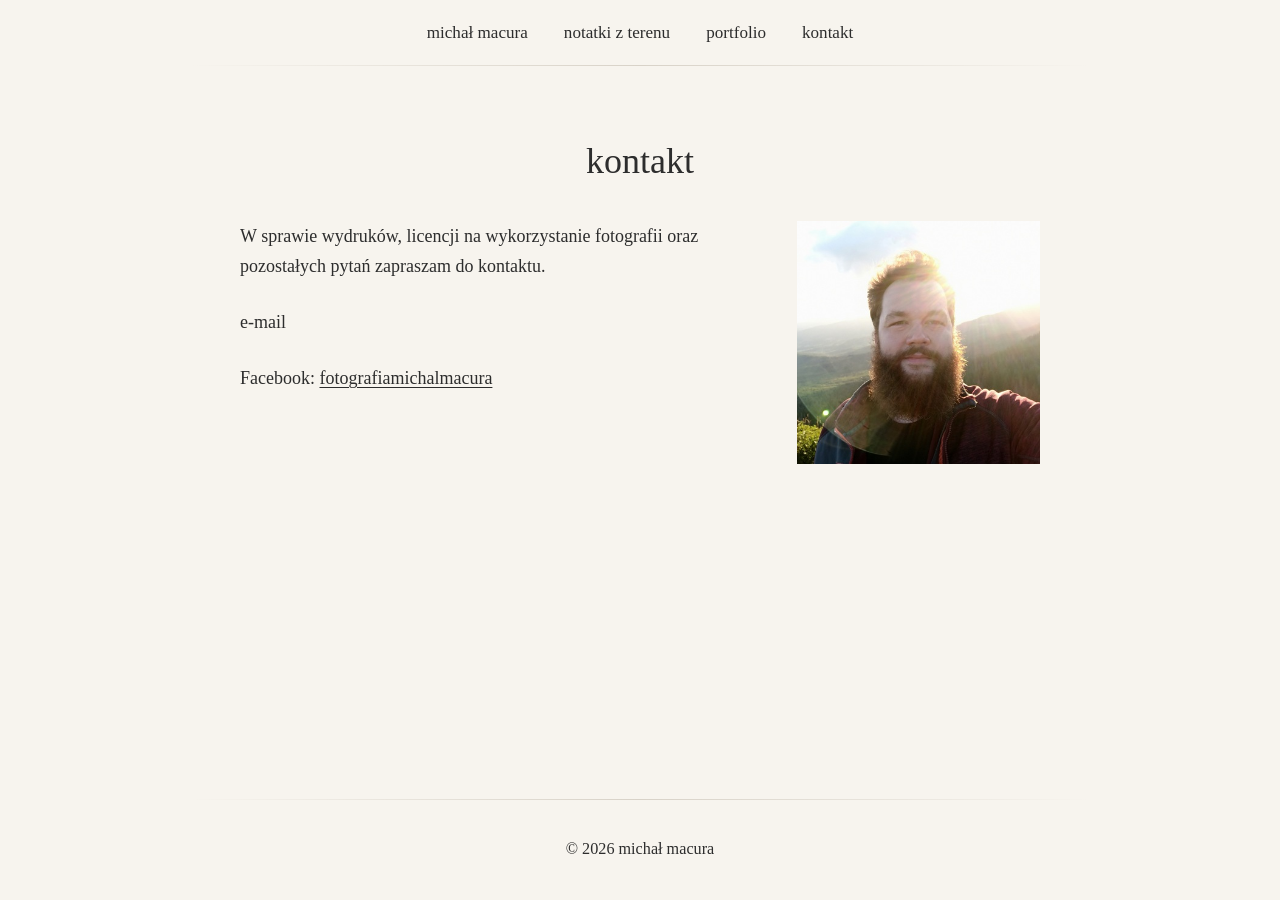
==== kontakt/index.html @ 34ba2b53 "Update index.html updated for version 1, still missing e-mail details" ====
<!DOCTYPE html>
<html lang="pl">

<head>
    <meta charset="UTF-8">
    <meta name="viewport" content="width=device-width, initial-scale=1.0">

    <title>Kontakt – Michał Macura</title>

    <meta name="description"
        content="Kontakt w sprawie wydruków, licencji na wykorzystanie fotografii i pozostałych pytań.">

    <link rel="stylesheet" href="../assets/css/style.css">
</head>

<body>

    <!-- =========================
         MENU
         ========================= -->

    <header class="site-header">

        <nav class="navigation">
            <a href="../index.html">michał macura</a>
            <a href="../notatki-z-terenu/">notatki z terenu</a>
            <a href="../portfolio/">portfolio</a>
            <a href="index.html">kontakt</a>
        </nav>

    </header>


    <main>

        <!-- =========================
             TYTUŁ
             ========================= -->

        <h1>kontakt</h1>


        <!-- =========================
             UKŁAD: TEKST + ZDJĘCIE
             ========================= -->

        <section class="contact-layout">

            <!-- TEKST -->

            <div class="contact-text">

                <p>
                    W sprawie wydruków, licencji na wykorzystanie fotografii
                    oraz pozostałych pytań zapraszam do kontaktu.
                </p>

 <!--               <p>
                    <a href="mailto:kontakt@michalmacura.pl">
                        kontakt@michalmacura.pl
                    </a>
                </p>
-->

                <p>
                        e-mail
                </p>


				<p>
					Facebook:
						<a href="https://www.facebook.com/fotografiamichalmacura"
						target="_blank"
						rel="noopener noreferrer">
						fotografiamichalmacura
        </a>
				</p>

            </div>


            <!-- ZDJĘCIE AUTORA -->

            <div class="contact-photo">

                <img
                    src="../assets/images/site/bio.jpg"
                    alt="Michał Macura">

            </div>

        </section>

    </main>


    <!-- =========================
         STOPKA
         ========================= -->

    <footer class="site-footer">
        <p>© 2026 michał macura</p>
    </footer>

</body>

</html>
---- assets/css/style.css ----
/*
==========================================================
MICHAŁ MACURA — NOTATKI Z TERENU
GŁÓWNY ARKUSZ STYLÓW
==========================================================

Ten plik steruje wyglądem całej strony.

WAŻNE:
- zmiana koloru tła, tekstu lub linii → sekcja :root
- zmiana szerokości strony → --max-width
- zmiana rozmiaru zdjęcia głównego → --hero-size
- galerie korzystają z .photo-grid
- lightbox korzysta z klas zaczynających się od .lightbox
- układ kontaktu korzysta z .contact-layout

Strona jest celowo zbudowana bez frameworków.
==========================================================
*/


/* ==========================================================
   1. ZMIENNE GŁÓWNE
   ========================================================== */

:root {
    /* Kolory całej strony */
    --background: #f7f4ee;
    --text: #2d2d2d;
    --line: #d8d2c8;

    /* Maksymalna szerokość głównej treści */
    --max-width: 900px;

    /*
    Zdjęcie hero na stronie głównej.

    100% = pełna szerokość dostępnego kontenera
    90%  = nieco węższe
    80%  = jeszcze węższe

    Na małych ekranach zdjęcie automatycznie dopasuje się
    do dostępnej szerokości.
    */
    --hero-size: 80%;
}


/* ==========================================================
   2. CZCIONKA
   ========================================================== */

@import url('https://fonts.googleapis.com/css2?family=Source+Serif+4:wght@400;500;600&display=swap');


/* ==========================================================
   3. RESET I PODSTAWY
   ========================================================== */

* {
    box-sizing: border-box;
}

html {
    font-size: 18px;
}

body {
    margin: 0;

    background: var(--background);
    color: var(--text);

    font-family: "Source Serif 4", serif;
    line-height: 1.7;

    min-height: 100vh;

    /* Pozwala stopce zostać na dole ekranu */
    display: flex;
    flex-direction: column;
}


/* ==========================================================
   4. TYPOGRAFIA I LINKI
   ========================================================== */

h1,
h2,
h3 {
    margin-top: 0;

    font-weight: 500;
    line-height: 1.3;
}

h1 {
    text-align: center;
    margin-bottom: 2rem;
}

p {
    margin-bottom: 1.4rem;
}

a {
    color: inherit;
    text-decoration: none;
}

a:hover {
    opacity: 0.7;
}


/* ==========================================================
   5. GŁÓWNY KONTENER STRONY
   ========================================================== */

main {
    flex: 1;

    width: 100%;
    max-width: var(--max-width);

    margin: 0 auto;
    padding: 3rem 1.5rem;
}


/* ==========================================================
   6. MENU
   ========================================================== */

.site-header {
    padding: 1rem 1.5rem;
}

/*
Cienka linia pod menu.
Gradient sprawia, że linia delikatnie zanika po bokach.
*/
.site-header::after {
    content: "";

    display: block;

    height: 1px;
    max-width: var(--max-width);

    margin: 1rem auto 0;

    background: linear-gradient(
        to right,
        transparent,
        var(--line),
        transparent
    );
}

.navigation {
    display: flex;

    justify-content: center;
    gap: 2rem;
    flex-wrap: wrap;

    font-size: 0.95rem;
    text-transform: lowercase;
}


/* ==========================================================
   7. STOPKA
   ========================================================== */

.site-footer {
    width: 100%;

    padding: 2rem 1.5rem;

    text-align: center;
    font-size: 0.9rem;
}

/*
Cienka linia nad stopką.
*/
.site-footer::before {
    content: "";

    display: block;

    height: 1px;
    max-width: var(--max-width);

    margin: 0 auto 2rem;

    background: linear-gradient(
        to right,
        transparent,
        var(--line),
        transparent
    );
}

.site-footer p {
    margin: 0;
    text-align: center;
}


/* ==========================================================
   8. STRONA GŁÓWNA — HERO
   ========================================================== */

.hero-image {
    width: min(100%, 100vw);
    margin: 0 auto 2rem;
}

.hero-image img {
    /*
    Rozmiar można zmieniać w :root przez --hero-size.
    */
    width: min(100%, var(--hero-size));

    height: auto;

    display: block;
    margin: 0 auto;
}

.intro-text {
    max-width: 700px;
    margin: 0 auto;
}


/* ==========================================================
   9. PORTFOLIO I GALERIE
   ========================================================== */

/*
Wszystkie zdjęcia portfolio i galerii znajdują się
w .photo-grid.

Duży ekran: 4 kolumny
Średni ekran: 3 kolumny
Telefon: 2 kolumny
*/
.photo-grid {
    display: grid;

    grid-template-columns: repeat(4, 1fr);
    gap: 1rem;
}

.photo-grid img {
    width: 100%;

    /*
    Wszystkie kafelki mają tę samą proporcję.
    Dzięki temu pionowe i poziome zdjęcia zajmują
    podobną powierzchnię.

    Uwaga: object-fit: cover przycina część zdjęcia,
    jeśli jego proporcje różnią się od 4:3.
    */
    aspect-ratio: 4 / 3;
    object-fit: cover;

    display: block;

    cursor: pointer;
}


/* ==========================================================
   10. NOTATKI Z TERENU — LISTA WPISÓW
   ========================================================== */

/*
Każdy wpis na stronie "Notatki z terenu" składa się z:
- zdjęcia po lewej
- tytułu i zajawki po prawej
*/
.journal-entry {
    display: grid;

    grid-template-columns: 220px 1fr;
    gap: 1.5rem;

    margin-bottom: 2rem;

    align-items: start;
}

.journal-entry img {
    width: 100%;
    display: block;
}

.journal-entry h2 {
    margin-bottom: 0.5rem;
}


/* ==========================================================
   11. POJEDYNCZY WPIS
   ========================================================== */

/*
Szerszy kontener niż zwykły tekst strony,
ale węższy niż maksymalna szerokość całego layoutu.
*/
.journal-post {
    max-width: 800px;
    margin: 0 auto;
}

.journal-post h1 {
    margin-bottom: 2rem;
}

.journal-post p {
    margin: 2rem 0;
}

.journal-post figure {
    margin: 2rem 0;
}

.journal-post img {
    width: 100%;
    display: block;
}

/*
Możesz użyć figcaption, jeśli kiedyś zechcesz
dodawać podpisy pod zdjęciami.
*/
.journal-post figcaption {
    margin-top: 0.5rem;

    font-size: 0.9rem;
    opacity: 0.7;
}


/* ==========================================================
   12. KONTAKT
   ========================================================== */

/*
Na komputerze:
- tekst po lewej
- zdjęcie autora po prawej

Na telefonie:
- układ przechodzi do jednej kolumny
- zdjęcie pojawia się nad tekstem
*/
.contact-layout {
    display: grid;

    grid-template-columns: 2fr 1fr;
    gap: 4rem;

    align-items: start;

    max-width: 800px;
    margin: 2rem auto 0;
}

.contact-text {
    max-width: 500px;
}

.contact-text p:first-child {
    margin-top: 0;
}

.contact-text a {
    text-decoration: underline;
    text-underline-offset: 3px;
}

/* Kwadratowe zdjęcie autora */
.contact-photo {
    max-width: 260px;
    margin-left: auto;
}

.contact-photo img {
    width: 100%;

    aspect-ratio: 1 / 1;

    display: block;
}


/* ==========================================================
   13. LOGO ZPFP
   ========================================================== */

.zpfp-logo {
    display: flex;

    justify-content: center;

    margin-top: 2rem;
}

.zpfp-logo img {
    width: 180px;
    height: auto;

    transition: opacity 0.2s ease;
}

.zpfp-logo img:hover {
    opacity: 0.75;
}


/* ==========================================================
   14. LIGHTBOX
   ========================================================== */

/*
Lightbox jest tworzony automatycznie przez lightbox.js.

JS odpowiada za:
- otwieranie zdjęcia
- poprzednie/następne zdjęcie
- zapętlenie galerii
- ESC
- klawisze ← →
- swipe na telefonie

CSS odpowiada wyłącznie za wygląd.
*/

.lightbox {
    position: fixed;
    inset: 0;

    display: none;

    align-items: center;
    justify-content: center;

    z-index: 1000;

    /*
    Rozmycie i lekkie odbarwienie tła znajdującego się
    pod otwartym zdjęciem.
    */
    backdrop-filter: blur(12px) saturate(40%);

    /* Ciemne, lekko przezroczyste tło */
    background: rgba(20, 20, 20, 0.78);

    padding: 4rem 5rem;
}


/*
Klasa dodawana przez JS, kiedy lightbox jest otwarty.
*/
.lightbox.is-open {
    display: flex;
}


/* -------------------------
   Zdjęcie w lightboxie
   ------------------------- */

.lightbox-image {
    display: block;

    /*
    Zdjęcie nigdy nie przekracza rozmiaru ekranu.
    */
    max-width: 90vw;
    max-height: 88vh;

    width: auto;
    height: auto;

    object-fit: contain;

    box-shadow: 0 12px 40px rgba(0, 0, 0, 0.35);
}


/* -------------------------
   Wspólne ustawienia przycisków
   ------------------------- */

.lightbox-close,
.lightbox-previous,
.lightbox-next {
    position: absolute;

    border: 0;
    background: transparent;

    color: #ffffff;

    cursor: pointer;

    /*
    Przyciski lightboxa mają prostą bezszeryfową czcionkę,
    niezależną od kroju używanego na stronie.
    */
    font-family: Arial, sans-serif;

    z-index: 1001;
}


/* -------------------------
   Zamknięcie
   ------------------------- */

.lightbox-close {
    top: 1rem;
    right: 1.5rem;

    font-size: 2.2rem;
    line-height: 1;
}


/* -------------------------
   Poprzednie zdjęcie
   ------------------------- */

.lightbox-previous {
    left: 1.2rem;

    top: 50%;
    transform: translateY(-50%);

    font-size: 2.5rem;
}


/* -------------------------
   Następne zdjęcie
   ------------------------- */

.lightbox-next {
    right: 1.2rem;

    top: 50%;
    transform: translateY(-50%);

    font-size: 2.5rem;
}


/* -------------------------
   Efekt po najechaniu
   ------------------------- */

.lightbox-close:hover,
.lightbox-previous:hover,
.lightbox-next:hover {
    opacity: 0.65;
}


/*
Podczas otwartego lightboxa strona pod nim
nie może być przewijana.
*/
body.lightbox-open {
    overflow: hidden;
}


/* ==========================================================
   15. RESPONSYWNOŚĆ — TABLET / ŚREDNI EKRAN
   ========================================================== */

@media (max-width: 900px) {

    .photo-grid {
        grid-template-columns: repeat(3, 1fr);
    }

}


/* ==========================================================
   16. RESPONSYWNOŚĆ — TELEFON
   ========================================================== */

@media (max-width: 700px) {

    /*
    Portfolio / galerie:
    2 kolumny
    */
    .photo-grid {
        grid-template-columns: repeat(2, 1fr);
    }

    /*
    Lista notatek:
    zdjęcie nad tekstem
    */
    .journal-entry {
        grid-template-columns: 1fr;
    }

    /*
    Mniejsze marginesy strony
    */
    main {
        padding: 2rem 1rem;
    }

    /*
    Kontakt:
    jedna kolumna
    zdjęcie autora nad tekstem
    */
    .contact-layout {
        grid-template-columns: 1fr;
        gap: 2rem;
    }

    .contact-photo {
        max-width: 280px;
        margin: 0 auto;

        order: -1;
    }

    .contact-text {
        max-width: none;
    }

    /*
    Lightbox na telefonie
    */
    .lightbox {
        padding: 3.5rem 2.5rem;
    }

    .lightbox-image {
        max-width: 94vw;
        max-height: 84vh;
    }

    .lightbox-close {
        top: 0.75rem;
        right: 0.9rem;

        font-size: 2rem;
    }

    .lightbox-previous {
        left: 0.3rem;
        font-size: 2rem;
    }

    .lightbox-next {
        right: 0.3rem;
        font-size: 2rem;
    }

}


/* ==========================================================
   17. RESPONSYWNOŚĆ — BARDZO MAŁY EKRAN
   ========================================================== */

@media (max-width: 500px) {

    html {
        font-size: 17px;
    }

    .navigation {
        gap: 1rem;
    }

}
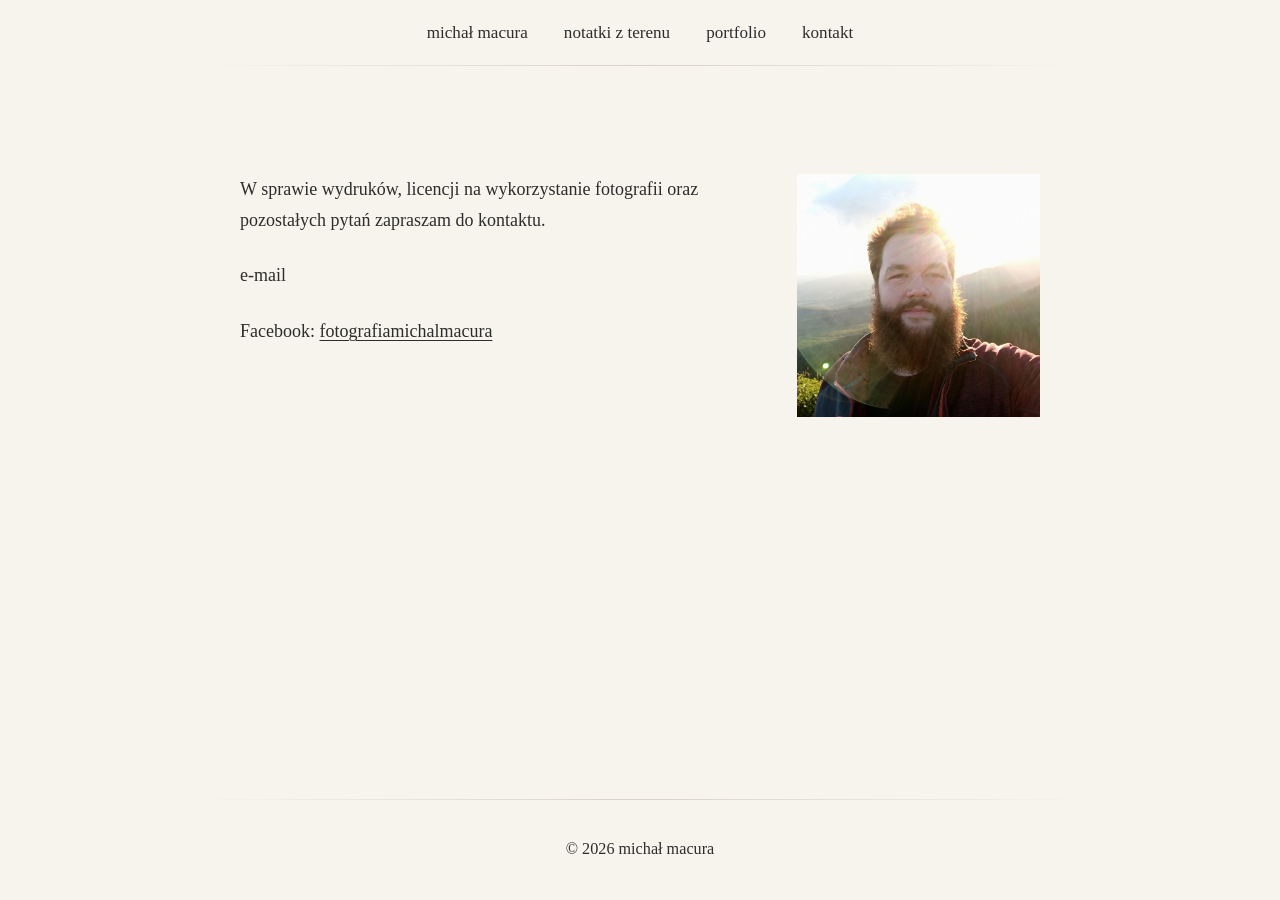
==== commit 7f3a8017: "Update index.html removed title" ====
--- a/kontakt/index.html
+++ b/kontakt/index.html
@@ -36,9 +36,6 @@
         <!-- =========================
              TYTUŁ
              ========================= -->
-
-        <h1>kontakt</h1>
-
 
         <!-- =========================
              UKŁAD: TEKST + ZDJĘCIE
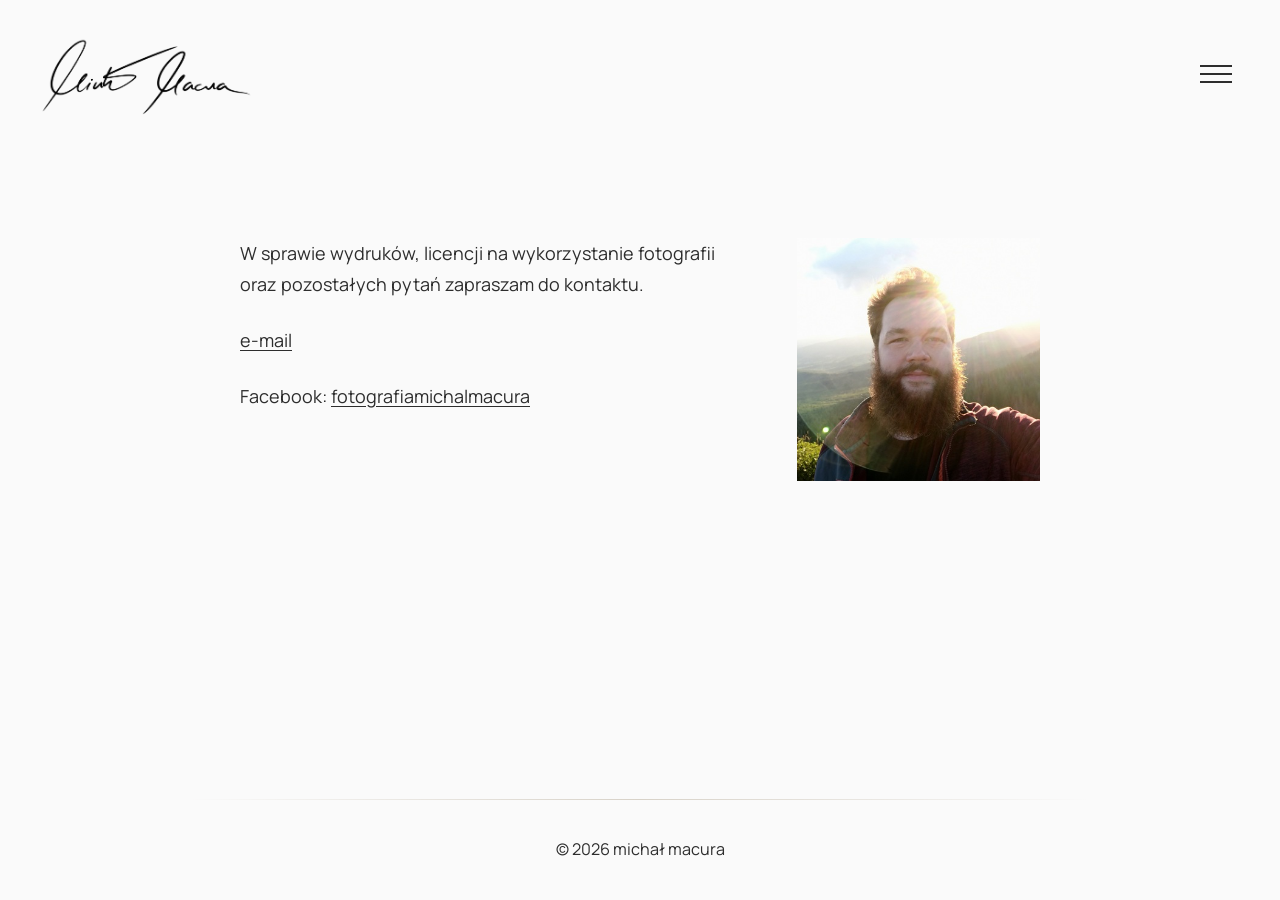
==== commit edf9b272: "Update index.html v2" ====
--- a/kontakt/index.html
+++ b/kontakt/index.html
@@ -15,20 +15,64 @@
 
 <body>
 
-    <!-- =========================
-         MENU
-         ========================= -->
+<!-- =========================
+     MENU
+     ========================= -->
 
-    <header class="site-header">
+<header class="page-header">
 
-        <nav class="navigation">
-            <a href="../index.html">michał macura</a>
-            <a href="../notatki-z-terenu/">notatki z terenu</a>
-            <a href="../portfolio/">portfolio</a>
-            <a href="index.html">kontakt</a>
-        </nav>
 
-    </header>
+    <!-- PODPIS / LOGO -->
+
+    <a
+        href="../index.html"
+        class="signature-logo">
+
+        <img
+            src="../assets/images/site/signature.png"
+            alt="Michał Macura">
+
+    </a>
+
+
+    <!-- HAMBURGER -->
+
+    <button
+        class="menu-toggle"
+        aria-label="Otwórz menu"
+        aria-expanded="false">
+
+        <span></span>
+        <span></span>
+        <span></span>
+
+    </button>
+
+
+    <!-- ROZWIJANE MENU -->
+
+    <nav class="home-navigation">
+
+        <a href="../index.html">
+            strona główna
+        </a>
+
+        <a href="../notatki-z-terenu/">
+            notatki z terenu
+        </a>
+
+        <a href="../portfolio/">
+            portfolio
+        </a>
+
+        <a href="../kontakt/">
+            kontakt
+        </a>
+
+    </nav>
+
+
+</header>
 
 
     <main>
@@ -60,7 +104,9 @@
 -->
 
                 <p>
+                    <a>
                         e-mail
+                    </a>
                 </p>
 
 
@@ -99,6 +145,8 @@
         <p>© 2026 michał macura</p>
     </footer>
 
+<script src="../assets/js/menu.js"></script>
+
 </body>
 
 </html>
--- a/assets/css/style.css
+++ b/assets/css/style.css
@@ -1,21 +1,19 @@
+@import url('https://fonts.googleapis.com/css2?family=Manrope:wght@300;400;500&family=Source+Serif+4:wght@400;500;600&display=swap');
+
 /*
 ==========================================================
 MICHAŁ MACURA — NOTATKI Z TERENU
 GŁÓWNY ARKUSZ STYLÓW
 ==========================================================
 
-Ten plik steruje wyglądem całej strony.
-
-WAŻNE:
-- zmiana koloru tła, tekstu lub linii → sekcja :root
-- zmiana szerokości strony → --max-width
-- zmiana rozmiaru zdjęcia głównego → --hero-size
-- galerie korzystają z .photo-grid
-- lightbox korzysta z klas zaczynających się od .lightbox
-- układ kontaktu korzysta z .contact-layout
-
-Strona jest celowo zbudowana bez frameworków.
-==========================================================
+Wspólny arkusz stylów dla:
+- strony głównej
+- portfolio i galerii
+- Notatek z terenu
+- pojedynczych wpisów
+- kontaktu
+- lightboxa
+- menu hamburgerowego
 */
 
 
@@ -24,37 +22,16 @@
    ========================================================== */
 
 :root {
-    /* Kolory całej strony */
-    --background: #f7f4ee;
+    --background: #fafafa;
     --text: #2d2d2d;
     --line: #d8d2c8;
-
-    /* Maksymalna szerokość głównej treści */
     --max-width: 900px;
-
-    /*
-    Zdjęcie hero na stronie głównej.
-
-    100% = pełna szerokość dostępnego kontenera
-    90%  = nieco węższe
-    80%  = jeszcze węższe
-
-    Na małych ekranach zdjęcie automatycznie dopasuje się
-    do dostępnej szerokości.
-    */
     --hero-size: 80%;
 }
 
 
 /* ==========================================================
-   2. CZCIONKA
-   ========================================================== */
-
-@import url('https://fonts.googleapis.com/css2?family=Source+Serif+4:wght@400;500;600&display=swap');
-
-
-/* ==========================================================
-   3. RESET I PODSTAWY
+   2. RESET I PODSTAWY
    ========================================================== */
 
 * {
@@ -63,41 +40,39 @@
 
 html {
     font-size: 18px;
+    scroll-behavior: smooth;
 }
 
 body {
+    min-height: 100vh;
     margin: 0;
+
+    display: flex;
+    flex-direction: column;
 
     background: var(--background);
     color: var(--text);
 
-    font-family: "Source Serif 4", serif;
+    font-family: "Manrope", sans-serif;
     line-height: 1.7;
-
-    min-height: 100vh;
-
-    /* Pozwala stopce zostać na dole ekranu */
-    display: flex;
-    flex-direction: column;
-}
-
-
-/* ==========================================================
-   4. TYPOGRAFIA I LINKI
+}
+
+
+/* ==========================================================
+   3. TYPOGRAFIA I LINKI
    ========================================================== */
 
 h1,
 h2,
 h3 {
     margin-top: 0;
-
     font-weight: 500;
     line-height: 1.3;
 }
 
 h1 {
+    margin-bottom: 2rem;
     text-align: center;
-    margin-bottom: 2rem;
 }
 
 p {
@@ -115,12 +90,11 @@
 
 
 /* ==========================================================
-   5. GŁÓWNY KONTENER STRONY
+   4. GŁÓWNY KONTENER PODSTRON
    ========================================================== */
 
 main {
     flex: 1;
-
     width: 100%;
     max-width: var(--max-width);
 
@@ -130,17 +104,13 @@
 
 
 /* ==========================================================
-   6. MENU
+   5. KLASYCZNE MENU PODSTRON
    ========================================================== */
 
 .site-header {
     padding: 1rem 1.5rem;
 }
 
-/*
-Cienka linia pod menu.
-Gradient sprawia, że linia delikatnie zanika po bokach.
-*/
 .site-header::after {
     content: "";
 
@@ -172,21 +142,136 @@
 
 
 /* ==========================================================
-   7. STOPKA
+   6. WSPÓLNE MENU HAMBURGEROWE
+   ========================================================== */
+
+.home-header,
+.page-header {
+    width: 100%;
+
+    display: flex;
+
+    align-items: center;
+    justify-content: space-between;
+
+    padding: 1.5rem 2rem;
+}
+
+.home-header {
+    position: absolute;
+
+    top: 0;
+    left: 0;
+
+    z-index: 100;
+}
+
+.page-header {
+    position: relative;
+}
+
+.signature-logo {
+    display: block;
+    width: 220px;
+}
+
+.signature-logo img {
+    display: block;
+    width: 100%;
+    height: auto;
+}
+
+.menu-toggle {
+    position: relative;
+    z-index: 102;
+
+    width: 44px;
+    height: 44px;
+
+    padding: 0;
+
+    display: flex;
+
+    flex-direction: column;
+    justify-content: center;
+    gap: 6px;
+
+    border: 0;
+    background: transparent;
+
+    cursor: pointer;
+}
+
+.menu-toggle span {
+    display: block;
+
+    width: 32px;
+    height: 2px;
+
+    background: #ffffff;
+
+    box-shadow: 0 1px 4px rgba(0, 0, 0, 0.55);
+}
+
+/* Ciemny hamburger na jasnych podstronach. */
+.page-header .menu-toggle span {
+    background: var(--text);
+    box-shadow: none;
+}
+
+
+/* ==========================================================
+   7. ROZWIJANE MENU
+   ========================================================== */
+
+.home-navigation {
+    position: fixed;
+
+    top: 0;
+    right: 0;
+
+    width: min(420px, 85vw);
+    height: 100vh;
+
+    display: flex;
+
+    flex-direction: column;
+    justify-content: center;
+    gap: 1.5rem;
+
+    padding: 3rem;
+
+    background: rgba(250, 250, 250, 0.97);
+
+    transform: translateX(100%);
+    transition: transform 0.35s ease;
+
+    z-index: 101;
+}
+
+.home-navigation.is-open {
+    transform: translateX(0);
+}
+
+.home-navigation a {
+    font-size: 1.4rem;
+    font-weight: 300;
+    letter-spacing: 0.02em;
+}
+
+
+/* ==========================================================
+   8. STOPKA
    ========================================================== */
 
 .site-footer {
     width: 100%;
-
     padding: 2rem 1.5rem;
 
     text-align: center;
     font-size: 0.9rem;
 }
 
-/*
-Cienka linia nad stopką.
-*/
 .site-footer::before {
     content: "";
 
@@ -212,7 +297,7 @@
 
 
 /* ==========================================================
-   8. STRONA GŁÓWNA — HERO
+   9. STARSZA STRONA GŁÓWNA — HERO I INTRO
    ========================================================== */
 
 .hero-image {
@@ -221,9 +306,6 @@
 }
 
 .hero-image img {
-    /*
-    Rozmiar można zmieniać w :root przez --hero-size.
-    */
     width: min(100%, var(--hero-size));
 
     height: auto;
@@ -239,17 +321,9 @@
 
 
 /* ==========================================================
-   9. PORTFOLIO I GALERIE
-   ========================================================== */
-
-/*
-Wszystkie zdjęcia portfolio i galerii znajdują się
-w .photo-grid.
-
-Duży ekran: 4 kolumny
-Średni ekran: 3 kolumny
-Telefon: 2 kolumny
-*/
+   10. PORTFOLIO I GALERIE
+   ========================================================== */
+
 .photo-grid {
     display: grid;
 
@@ -260,14 +334,6 @@
 .photo-grid img {
     width: 100%;
 
-    /*
-    Wszystkie kafelki mają tę samą proporcję.
-    Dzięki temu pionowe i poziome zdjęcia zajmują
-    podobną powierzchnię.
-
-    Uwaga: object-fit: cover przycina część zdjęcia,
-    jeśli jego proporcje różnią się od 4:3.
-    */
     aspect-ratio: 4 / 3;
     object-fit: cover;
 
@@ -278,14 +344,9 @@
 
 
 /* ==========================================================
-   10. NOTATKI Z TERENU — LISTA WPISÓW
-   ========================================================== */
-
-/*
-Każdy wpis na stronie "Notatki z terenu" składa się z:
-- zdjęcia po lewej
-- tytułu i zajawki po prawej
-*/
+   11. NOTATKI Z TERENU — LISTA WPISÓW
+   ========================================================== */
+
 .journal-entry {
     display: grid;
 
@@ -308,13 +369,9 @@
 
 
 /* ==========================================================
-   11. POJEDYNCZY WPIS
-   ========================================================== */
-
-/*
-Szerszy kontener niż zwykły tekst strony,
-ale węższy niż maksymalna szerokość całego layoutu.
-*/
+   12. NOTATKI Z TERENU — POJEDYNCZY WPIS
+   ========================================================== */
+
 .journal-post {
     max-width: 800px;
     margin: 0 auto;
@@ -337,10 +394,6 @@
     display: block;
 }
 
-/*
-Możesz użyć figcaption, jeśli kiedyś zechcesz
-dodawać podpisy pod zdjęciami.
-*/
 .journal-post figcaption {
     margin-top: 0.5rem;
 
@@ -350,18 +403,9 @@
 
 
 /* ==========================================================
-   12. KONTAKT
-   ========================================================== */
-
-/*
-Na komputerze:
-- tekst po lewej
-- zdjęcie autora po prawej
-
-Na telefonie:
-- układ przechodzi do jednej kolumny
-- zdjęcie pojawia się nad tekstem
-*/
+   13. KONTAKT
+   ========================================================== */
+
 .contact-layout {
     display: grid;
 
@@ -387,7 +431,6 @@
     text-underline-offset: 3px;
 }
 
-/* Kwadratowe zdjęcie autora */
 .contact-photo {
     max-width: 260px;
     margin-left: auto;
@@ -403,7 +446,7 @@
 
 
 /* ==========================================================
-   13. LOGO ZPFP
+   14. LOGO ZPFP NA PODSTRONACH
    ========================================================== */
 
 .zpfp-logo {
@@ -427,22 +470,8 @@
 
 
 /* ==========================================================
-   14. LIGHTBOX
-   ========================================================== */
-
-/*
-Lightbox jest tworzony automatycznie przez lightbox.js.
-
-JS odpowiada za:
-- otwieranie zdjęcia
-- poprzednie/następne zdjęcie
-- zapętlenie galerii
-- ESC
-- klawisze ← →
-- swipe na telefonie
-
-CSS odpowiada wyłącznie za wygląd.
-*/
+   15. LIGHTBOX
+   ========================================================== */
 
 .lightbox {
     position: fixed;
@@ -455,37 +484,19 @@
 
     z-index: 1000;
 
-    /*
-    Rozmycie i lekkie odbarwienie tła znajdującego się
-    pod otwartym zdjęciem.
-    */
     backdrop-filter: blur(12px) saturate(40%);
-
-    /* Ciemne, lekko przezroczyste tło */
     background: rgba(20, 20, 20, 0.78);
 
     padding: 4rem 5rem;
 }
 
-
-/*
-Klasa dodawana przez JS, kiedy lightbox jest otwarty.
-*/
 .lightbox.is-open {
     display: flex;
 }
 
-
-/* -------------------------
-   Zdjęcie w lightboxie
-   ------------------------- */
-
 .lightbox-image {
     display: block;
 
-    /*
-    Zdjęcie nigdy nie przekracza rozmiaru ekranu.
-    */
     max-width: 90vw;
     max-height: 88vh;
 
@@ -495,12 +506,11 @@
     object-fit: contain;
 
     box-shadow: 0 12px 40px rgba(0, 0, 0, 0.35);
-}
-
-
-/* -------------------------
-   Wspólne ustawienia przycisków
-   ------------------------- */
+
+    transition:
+        opacity 0.2s ease,
+        transform 0.25s ease;
+}
 
 .lightbox-close,
 .lightbox-previous,
@@ -514,19 +524,10 @@
 
     cursor: pointer;
 
-    /*
-    Przyciski lightboxa mają prostą bezszeryfową czcionkę,
-    niezależną od kroju używanego na stronie.
-    */
     font-family: Arial, sans-serif;
 
     z-index: 1001;
 }
-
-
-/* -------------------------
-   Zamknięcie
-   ------------------------- */
 
 .lightbox-close {
     top: 1rem;
@@ -536,11 +537,6 @@
     line-height: 1;
 }
 
-
-/* -------------------------
-   Poprzednie zdjęcie
-   ------------------------- */
-
 .lightbox-previous {
     left: 1.2rem;
 
@@ -550,11 +546,6 @@
     font-size: 2.5rem;
 }
 
-
-/* -------------------------
-   Następne zdjęcie
-   ------------------------- */
-
 .lightbox-next {
     right: 1.2rem;
 
@@ -563,11 +554,6 @@
 
     font-size: 2.5rem;
 }
-
-
-/* -------------------------
-   Efekt po najechaniu
-   ------------------------- */
 
 .lightbox-close:hover,
 .lightbox-previous:hover,
@@ -575,63 +561,298 @@
     opacity: 0.65;
 }
 
-
-/*
-Podczas otwartego lightboxa strona pod nim
-nie może być przewijana.
-*/
 body.lightbox-open {
     overflow: hidden;
 }
 
 
 /* ==========================================================
-   15. RESPONSYWNOŚĆ — TABLET / ŚREDNI EKRAN
+   16. LIGHTBOX — DELIKATNE PRZEJŚCIE MIĘDZY ZDJĘCIAMI
+   ========================================================== */
+
+.lightbox-image.slide-left {
+    animation: slideInFromRight 0.55s ease;
+}
+
+.lightbox-image.slide-right {
+    animation: slideInFromLeft 0.55s ease;
+}
+
+@keyframes slideInFromRight {
+    from {
+        opacity: 0;
+        transform: translateX(25px);
+    }
+
+    to {
+        opacity: 1;
+        transform: translateX(0);
+    }
+}
+
+@keyframes slideInFromLeft {
+    from {
+        opacity: 0;
+        transform: translateX(-25px);
+    }
+
+    to {
+        opacity: 1;
+        transform: translateX(0);
+    }
+}
+
+
+/* ==========================================================
+   17. STRONA GŁÓWNA — NOWY UKŁAD
+   ========================================================== */
+
+.home-page {
+    background: var(--background);
+}
+
+.home-page main {
+    width: 100%;
+    max-width: none;
+
+    margin: 0;
+    padding: 0;
+}
+
+
+/* ==========================================================
+   18. STRONA GŁÓWNA — ZDJĘCIA
+   ========================================================== */
+
+.home-image-section {
+    width: 100%;
+
+    margin: 0;
+
+    overflow: hidden;
+}
+
+.home-image-section img {
+    display: block;
+
+    width: 100%;
+    height: auto;
+}
+
+
+/* ==========================================================
+   19. STRONA GŁÓWNA — PIERWSZE HERO
+   ========================================================== */
+
+.home-hero {
+    height: 100vh;
+    min-height: 600px;
+}
+
+.home-hero img {
+    width: 100%;
+    height: 100%;
+
+    object-fit: cover;
+}
+
+
+/* ==========================================================
+   20. STRONA GŁÓWNA — SEKCJE TEKSTOWE
+   ========================================================== */
+
+.home-text-section {
+    padding: 8rem 1.5rem;
+}
+
+.home-text {
+    max-width: 850px;
+
+    margin: 0 auto;
+
+    text-align: center;
+
+    font-size: clamp(1rem, 2vw, 1.65rem);
+    font-weight: 300;
+
+    line-height: 1.7;
+    letter-spacing: 0.01em;
+}
+
+.home-text p {
+    margin: 0 0 2rem;
+}
+
+.home-text-ending {
+    margin-top: 3rem !important;
+    font-size: 1.1em;
+}
+
+
+/* ==========================================================
+   21. STRONA GŁÓWNA — TYTUŁY
+   ========================================================== */
+
+.home-text h2 {
+    margin-bottom: 3rem;
+
+    font-family: "Source Serif 4", serif;
+
+    font-size: clamp(2.2rem, 5vw, 4rem);
+    font-weight: 400;
+
+    line-height: 1.1;
+
+    text-transform: lowercase;
+}
+
+
+/* ==========================================================
+   22. STRONA GŁÓWNA — LINKI W TEKŚCIE
+   ========================================================== */
+
+.home-link {
+    display: inline-block;
+
+    margin-top: 1.5rem;
+
+    font-size: 0.9em;
+
+    border-bottom: 1px solid currentColor;
+
+    padding-bottom: 0.25rem;
+}
+
+
+/* ==========================================================
+   23. STRONA GŁÓWNA — SEKCJA KOŃCOWA
+   ========================================================== */
+
+.home-contact {
+    padding: 6rem 1.5rem 4rem;
+}
+
+.home-contact-content {
+    max-width: 700px;
+
+    margin: 0 auto;
+
+    display: flex;
+    flex-direction: column;
+    align-items: center;
+
+    text-align: center;
+
+    font-size: 1.2rem;
+    font-weight: 300;
+}
+
+.home-contact-content a {
+    display: inline-block;
+
+    margin-top: 1rem;
+
+    text-decoration: underline;
+    text-underline-offset: 4px;
+}
+
+.home-signature {
+    display: block;
+
+    width: 220px;
+    height: auto;
+
+    margin: 2rem auto 3rem;
+}
+
+.home-zpfp {
+    display: block;
+}
+
+.home-zpfp img {
+    display: block;
+
+    width: 160px;
+    height: auto;
+
+    margin: 0 auto;
+
+    transition: opacity 0.2s ease;
+}
+
+.home-zpfp:hover img {
+    opacity: 0.75;
+}
+
+
+/* ==========================================================
+   24. STRONA GŁÓWNA — STOPKA
+   ========================================================== */
+
+.home-page .site-footer {
+    padding-top: 1rem;
+}
+
+
+/* ==========================================================
+   25. FADE-IN PODCZAS PRZEWIJANIA
+   ========================================================== */
+
+.fade-in {
+    opacity: 0;
+
+    transform: translateY(20px);
+
+    transition:
+        opacity 1.2s ease,
+        transform 1.2s ease;
+}
+
+.fade-in.is-visible {
+    opacity: 1;
+
+    transform: translateY(0);
+}
+
+
+/* ==========================================================
+   26. RESPONSYWNOŚĆ — TABLET / ŚREDNI EKRAN
    ========================================================== */
 
 @media (max-width: 900px) {
-
     .photo-grid {
         grid-template-columns: repeat(3, 1fr);
     }
-
-}
-
-
-/* ==========================================================
-   16. RESPONSYWNOŚĆ — TELEFON
+}
+
+
+/* ==========================================================
+   27. RESPONSYWNOŚĆ — TELEFON
    ========================================================== */
 
 @media (max-width: 700px) {
 
-    /*
-    Portfolio / galerie:
-    2 kolumny
-    */
+    main {
+        padding: 2rem 1rem;
+    }
+
+    .home-header,
+    .page-header {
+        padding: 1.25rem;
+    }
+
+    .signature-logo {
+        width: 160px;
+    }
+
     .photo-grid {
         grid-template-columns: repeat(2, 1fr);
     }
 
-    /*
-    Lista notatek:
-    zdjęcie nad tekstem
-    */
     .journal-entry {
         grid-template-columns: 1fr;
     }
 
-    /*
-    Mniejsze marginesy strony
-    */
-    main {
-        padding: 2rem 1rem;
-    }
-
-    /*
-    Kontakt:
-    jedna kolumna
-    zdjęcie autora nad tekstem
-    */
     .contact-layout {
         grid-template-columns: 1fr;
         gap: 2rem;
@@ -639,6 +860,7 @@
 
     .contact-photo {
         max-width: 280px;
+
         margin: 0 auto;
 
         order: -1;
@@ -648,9 +870,6 @@
         max-width: none;
     }
 
-    /*
-    Lightbox na telefonie
-    */
     .lightbox {
         padding: 3.5rem 2.5rem;
     }
@@ -677,15 +896,42 @@
         font-size: 2rem;
     }
 
-}
-
-
-/* ==========================================================
-   17. RESPONSYWNOŚĆ — BARDZO MAŁY EKRAN
+    .home-text-section {
+        padding: 5rem 1.25rem;
+    }
+
+    .home-text {
+        font-size: 1.3rem;
+        line-height: 1.7;
+    }
+
+    .home-text h2 {
+        margin-bottom: 2rem;
+    }
+
+    .home-contact {
+        padding: 4rem 1.25rem 3rem;
+    }
+
+    .home-hero {
+        min-height: 550px;
+    }
+
+    .home-signature {
+        width: 180px;
+    }
+
+    .home-zpfp img {
+        width: 140px;
+    }
+}
+
+
+/* ==========================================================
+   28. RESPONSYWNOŚĆ — BARDZO MAŁY EKRAN
    ========================================================== */
 
 @media (max-width: 500px) {
-
     html {
         font-size: 17px;
     }
@@ -693,5 +939,4 @@
     .navigation {
         gap: 1rem;
     }
-
-}
+}
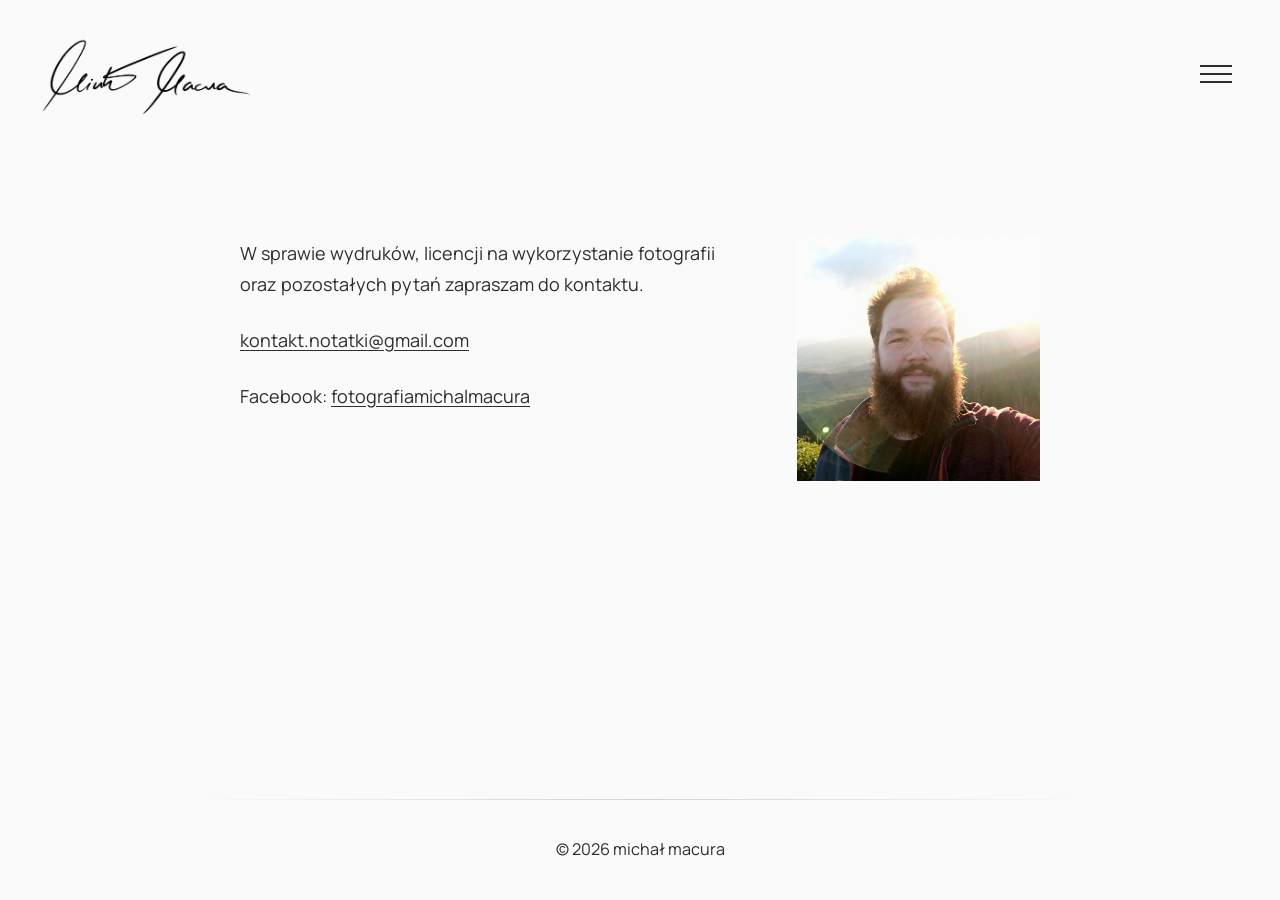
==== commit b556ae4f: "Update index.html" ====
--- a/kontakt/index.html
+++ b/kontakt/index.html
@@ -96,18 +96,12 @@
                     oraz pozostałych pytań zapraszam do kontaktu.
                 </p>
 
- <!--               <p>
-                    <a href="mailto:kontakt@michalmacura.pl">
-                        kontakt@michalmacura.pl
+              <p>
+                    <a href="mailto:kontakt.notatki@gmail.com">
+                        kontakt.notatki@gmail.com
                     </a>
                 </p>
--->
 
-                <p>
-                    <a>
-                        e-mail
-                    </a>
-                </p>
 
 
 				<p>
--- a/assets/css/style.css
+++ b/assets/css/style.css
@@ -1,942 +1,1031 @@
-@import url('https://fonts.googleapis.com/css2?family=Manrope:wght@300;400;500&family=Source+Serif+4:wght@400;500;600&display=swap');
-
-/*
-==========================================================
-MICHAŁ MACURA — NOTATKI Z TERENU
-GŁÓWNY ARKUSZ STYLÓW
-==========================================================
-
-Wspólny arkusz stylów dla:
-- strony głównej
-- portfolio i galerii
-- Notatek z terenu
-- pojedynczych wpisów
-- kontaktu
-- lightboxa
-- menu hamburgerowego
-*/
-
-
-/* ==========================================================
-   1. ZMIENNE GŁÓWNE
-   ========================================================== */
-
-:root {
-    --background: #fafafa;
-    --text: #2d2d2d;
-    --line: #d8d2c8;
-    --max-width: 900px;
-    --hero-size: 80%;
-}
-
-
-/* ==========================================================
-   2. RESET I PODSTAWY
-   ========================================================== */
-
-* {
-    box-sizing: border-box;
-}
-
-html {
-    font-size: 18px;
-    scroll-behavior: smooth;
-}
-
-body {
-    min-height: 100vh;
-    margin: 0;
-
-    display: flex;
-    flex-direction: column;
-
-    background: var(--background);
-    color: var(--text);
-
-    font-family: "Manrope", sans-serif;
-    line-height: 1.7;
-}
-
-
-/* ==========================================================
-   3. TYPOGRAFIA I LINKI
-   ========================================================== */
-
-h1,
-h2,
-h3 {
-    margin-top: 0;
-    font-weight: 500;
-    line-height: 1.3;
-}
-
-h1 {
-    margin-bottom: 2rem;
-    text-align: center;
-}
-
-p {
-    margin-bottom: 1.4rem;
-}
-
-a {
-    color: inherit;
-    text-decoration: none;
-}
-
-a:hover {
-    opacity: 0.7;
-}
-
-
-/* ==========================================================
-   4. GŁÓWNY KONTENER PODSTRON
-   ========================================================== */
-
-main {
-    flex: 1;
-    width: 100%;
-    max-width: var(--max-width);
-
-    margin: 0 auto;
-    padding: 3rem 1.5rem;
-}
-
-
-/* ==========================================================
-   5. KLASYCZNE MENU PODSTRON
-   ========================================================== */
-
-.site-header {
-    padding: 1rem 1.5rem;
-}
-
-.site-header::after {
-    content: "";
-
-    display: block;
-
-    height: 1px;
-    max-width: var(--max-width);
-
-    margin: 1rem auto 0;
-
-    background: linear-gradient(
-        to right,
-        transparent,
-        var(--line),
-        transparent
-    );
-}
-
-.navigation {
-    display: flex;
-
-    justify-content: center;
-    gap: 2rem;
-    flex-wrap: wrap;
-
-    font-size: 0.95rem;
-    text-transform: lowercase;
-}
-
-
-/* ==========================================================
-   6. WSPÓLNE MENU HAMBURGEROWE
-   ========================================================== */
-
-.home-header,
-.page-header {
-    width: 100%;
-
-    display: flex;
-
-    align-items: center;
-    justify-content: space-between;
-
-    padding: 1.5rem 2rem;
-}
-
-.home-header {
-    position: absolute;
-
-    top: 0;
-    left: 0;
-
-    z-index: 100;
-}
-
-.page-header {
-    position: relative;
-}
-
-.signature-logo {
-    display: block;
-    width: 220px;
-}
-
-.signature-logo img {
-    display: block;
-    width: 100%;
-    height: auto;
-}
-
-.menu-toggle {
-    position: relative;
-    z-index: 102;
-
-    width: 44px;
-    height: 44px;
-
-    padding: 0;
-
-    display: flex;
-
-    flex-direction: column;
-    justify-content: center;
-    gap: 6px;
-
-    border: 0;
-    background: transparent;
-
-    cursor: pointer;
-}
-
-.menu-toggle span {
-    display: block;
-
-    width: 32px;
-    height: 2px;
-
-    background: #ffffff;
-
-    box-shadow: 0 1px 4px rgba(0, 0, 0, 0.55);
-}
-
-/* Ciemny hamburger na jasnych podstronach. */
-.page-header .menu-toggle span {
-    background: var(--text);
-    box-shadow: none;
-}
-
-
-/* ==========================================================
-   7. ROZWIJANE MENU
-   ========================================================== */
-
-.home-navigation {
-    position: fixed;
-
-    top: 0;
-    right: 0;
-
-    width: min(420px, 85vw);
-    height: 100vh;
-
-    display: flex;
-
-    flex-direction: column;
-    justify-content: center;
-    gap: 1.5rem;
-
-    padding: 3rem;
-
-    background: rgba(250, 250, 250, 0.97);
-
-    transform: translateX(100%);
-    transition: transform 0.35s ease;
-
-    z-index: 101;
-}
-
-.home-navigation.is-open {
-    transform: translateX(0);
-}
-
-.home-navigation a {
-    font-size: 1.4rem;
-    font-weight: 300;
-    letter-spacing: 0.02em;
-}
-
-
-/* ==========================================================
-   8. STOPKA
-   ========================================================== */
-
-.site-footer {
-    width: 100%;
-    padding: 2rem 1.5rem;
-
-    text-align: center;
-    font-size: 0.9rem;
-}
-
-.site-footer::before {
-    content: "";
-
-    display: block;
-
-    height: 1px;
-    max-width: var(--max-width);
-
-    margin: 0 auto 2rem;
-
-    background: linear-gradient(
-        to right,
-        transparent,
-        var(--line),
-        transparent
-    );
-}
-
-.site-footer p {
-    margin: 0;
-    text-align: center;
-}
-
-
-/* ==========================================================
-   9. STARSZA STRONA GŁÓWNA — HERO I INTRO
-   ========================================================== */
-
-.hero-image {
-    width: min(100%, 100vw);
-    margin: 0 auto 2rem;
-}
-
-.hero-image img {
-    width: min(100%, var(--hero-size));
-
-    height: auto;
-
-    display: block;
-    margin: 0 auto;
-}
-
-.intro-text {
-    max-width: 700px;
-    margin: 0 auto;
-}
-
-
-/* ==========================================================
-   10. PORTFOLIO I GALERIE
-   ========================================================== */
-
-.photo-grid {
-    display: grid;
-
-    grid-template-columns: repeat(4, 1fr);
-    gap: 1rem;
-}
-
-.photo-grid img {
-    width: 100%;
-
-    aspect-ratio: 4 / 3;
-    object-fit: cover;
-
-    display: block;
-
-    cursor: pointer;
-}
-
-
-/* ==========================================================
-   11. NOTATKI Z TERENU — LISTA WPISÓW
-   ========================================================== */
-
-.journal-entry {
-    display: grid;
-
-    grid-template-columns: 220px 1fr;
-    gap: 1.5rem;
-
-    margin-bottom: 2rem;
-
-    align-items: start;
-}
-
-.journal-entry img {
-    width: 100%;
-    display: block;
-}
-
-.journal-entry h2 {
-    margin-bottom: 0.5rem;
-}
-
-
-/* ==========================================================
-   12. NOTATKI Z TERENU — POJEDYNCZY WPIS
-   ========================================================== */
-
-.journal-post {
-    max-width: 800px;
-    margin: 0 auto;
-}
-
-.journal-post h1 {
-    margin-bottom: 2rem;
-}
-
-.journal-post p {
-    margin: 2rem 0;
-}
-
-.journal-post figure {
-    margin: 2rem 0;
-}
-
-.journal-post img {
-    width: 100%;
-    display: block;
-}
-
-.journal-post figcaption {
-    margin-top: 0.5rem;
-
-    font-size: 0.9rem;
-    opacity: 0.7;
-}
-
-
-/* ==========================================================
-   13. KONTAKT
-   ========================================================== */
-
-.contact-layout {
-    display: grid;
-
-    grid-template-columns: 2fr 1fr;
-    gap: 4rem;
-
-    align-items: start;
-
-    max-width: 800px;
-    margin: 2rem auto 0;
-}
-
-.contact-text {
-    max-width: 500px;
-}
-
-.contact-text p:first-child {
-    margin-top: 0;
-}
-
-.contact-text a {
-    text-decoration: underline;
-    text-underline-offset: 3px;
-}
-
-.contact-photo {
-    max-width: 260px;
-    margin-left: auto;
-}
-
-.contact-photo img {
-    width: 100%;
-
-    aspect-ratio: 1 / 1;
-
-    display: block;
-}
-
-
-/* ==========================================================
-   14. LOGO ZPFP NA PODSTRONACH
-   ========================================================== */
-
-.zpfp-logo {
-    display: flex;
-
-    justify-content: center;
-
-    margin-top: 2rem;
-}
-
-.zpfp-logo img {
-    width: 180px;
-    height: auto;
-
-    transition: opacity 0.2s ease;
-}
-
-.zpfp-logo img:hover {
-    opacity: 0.75;
-}
-
-
-/* ==========================================================
-   15. LIGHTBOX
-   ========================================================== */
-
-.lightbox {
-    position: fixed;
-    inset: 0;
-
-    display: none;
-
-    align-items: center;
-    justify-content: center;
-
-    z-index: 1000;
-
-    backdrop-filter: blur(12px) saturate(40%);
-    background: rgba(20, 20, 20, 0.78);
-
-    padding: 4rem 5rem;
-}
-
-.lightbox.is-open {
-    display: flex;
-}
-
-.lightbox-image {
-    display: block;
-
-    max-width: 90vw;
-    max-height: 88vh;
-
-    width: auto;
-    height: auto;
-
-    object-fit: contain;
-
-    box-shadow: 0 12px 40px rgba(0, 0, 0, 0.35);
-
-    transition:
-        opacity 0.2s ease,
-        transform 0.25s ease;
-}
-
-.lightbox-close,
-.lightbox-previous,
-.lightbox-next {
-    position: absolute;
-
-    border: 0;
-    background: transparent;
-
-    color: #ffffff;
-
-    cursor: pointer;
-
-    font-family: Arial, sans-serif;
-
-    z-index: 1001;
-}
-
-.lightbox-close {
-    top: 1rem;
-    right: 1.5rem;
-
-    font-size: 2.2rem;
-    line-height: 1;
-}
-
-.lightbox-previous {
-    left: 1.2rem;
-
-    top: 50%;
-    transform: translateY(-50%);
-
-    font-size: 2.5rem;
-}
-
-.lightbox-next {
-    right: 1.2rem;
-
-    top: 50%;
-    transform: translateY(-50%);
-
-    font-size: 2.5rem;
-}
-
-.lightbox-close:hover,
-.lightbox-previous:hover,
-.lightbox-next:hover {
-    opacity: 0.65;
-}
-
-body.lightbox-open {
-    overflow: hidden;
-}
-
-
-/* ==========================================================
-   16. LIGHTBOX — DELIKATNE PRZEJŚCIE MIĘDZY ZDJĘCIAMI
-   ========================================================== */
-
-.lightbox-image.slide-left {
-    animation: slideInFromRight 0.55s ease;
-}
-
-.lightbox-image.slide-right {
-    animation: slideInFromLeft 0.55s ease;
-}
-
-@keyframes slideInFromRight {
-    from {
-        opacity: 0;
-        transform: translateX(25px);
-    }
-
-    to {
-        opacity: 1;
-        transform: translateX(0);
-    }
-}
-
-@keyframes slideInFromLeft {
-    from {
-        opacity: 0;
-        transform: translateX(-25px);
-    }
-
-    to {
-        opacity: 1;
-        transform: translateX(0);
-    }
-}
-
-
-/* ==========================================================
-   17. STRONA GŁÓWNA — NOWY UKŁAD
-   ========================================================== */
-
-.home-page {
-    background: var(--background);
-}
-
-.home-page main {
-    width: 100%;
-    max-width: none;
-
-    margin: 0;
-    padding: 0;
-}
-
-
-/* ==========================================================
-   18. STRONA GŁÓWNA — ZDJĘCIA
-   ========================================================== */
-
-.home-image-section {
-    width: 100%;
-
-    margin: 0;
-
-    overflow: hidden;
-}
-
-.home-image-section img {
-    display: block;
-
-    width: 100%;
-    height: auto;
-}
-
-
-/* ==========================================================
-   19. STRONA GŁÓWNA — PIERWSZE HERO
-   ========================================================== */
-
-.home-hero {
-    height: 100vh;
-    min-height: 600px;
-}
-
-.home-hero img {
-    width: 100%;
-    height: 100%;
-
-    object-fit: cover;
-}
-
-
-/* ==========================================================
-   20. STRONA GŁÓWNA — SEKCJE TEKSTOWE
-   ========================================================== */
-
-.home-text-section {
-    padding: 8rem 1.5rem;
-}
-
-.home-text {
-    max-width: 850px;
-
-    margin: 0 auto;
-
-    text-align: center;
-
-    font-size: clamp(1rem, 2vw, 1.65rem);
-    font-weight: 300;
-
-    line-height: 1.7;
-    letter-spacing: 0.01em;
-}
-
-.home-text p {
-    margin: 0 0 2rem;
-}
-
-.home-text-ending {
-    margin-top: 3rem !important;
-    font-size: 1.1em;
-}
-
-
-/* ==========================================================
-   21. STRONA GŁÓWNA — TYTUŁY
-   ========================================================== */
-
-.home-text h2 {
-    margin-bottom: 3rem;
-
-    font-family: "Source Serif 4", serif;
-
-    font-size: clamp(2.2rem, 5vw, 4rem);
-    font-weight: 400;
-
-    line-height: 1.1;
-
-    text-transform: lowercase;
-}
-
-
-/* ==========================================================
-   22. STRONA GŁÓWNA — LINKI W TEKŚCIE
-   ========================================================== */
-
-.home-link {
-    display: inline-block;
-
-    margin-top: 1.5rem;
-
-    font-size: 0.9em;
-
-    border-bottom: 1px solid currentColor;
-
-    padding-bottom: 0.25rem;
-}
-
-
-/* ==========================================================
-   23. STRONA GŁÓWNA — SEKCJA KOŃCOWA
-   ========================================================== */
-
-.home-contact {
-    padding: 6rem 1.5rem 4rem;
-}
-
-.home-contact-content {
-    max-width: 700px;
-
-    margin: 0 auto;
-
-    display: flex;
-    flex-direction: column;
-    align-items: center;
-
-    text-align: center;
-
-    font-size: 1.2rem;
-    font-weight: 300;
-}
-
-.home-contact-content a {
-    display: inline-block;
-
-    margin-top: 1rem;
-
-    text-decoration: underline;
-    text-underline-offset: 4px;
-}
-
-.home-signature {
-    display: block;
-
-    width: 220px;
-    height: auto;
-
-    margin: 2rem auto 3rem;
-}
-
-.home-zpfp {
-    display: block;
-}
-
-.home-zpfp img {
-    display: block;
-
-    width: 160px;
-    height: auto;
-
-    margin: 0 auto;
-
-    transition: opacity 0.2s ease;
-}
-
-.home-zpfp:hover img {
-    opacity: 0.75;
-}
-
-
-/* ==========================================================
-   24. STRONA GŁÓWNA — STOPKA
-   ========================================================== */
-
-.home-page .site-footer {
-    padding-top: 1rem;
-}
-
-
-/* ==========================================================
-   25. FADE-IN PODCZAS PRZEWIJANIA
-   ========================================================== */
-
-.fade-in {
-    opacity: 0;
-
-    transform: translateY(20px);
-
-    transition:
-        opacity 1.2s ease,
-        transform 1.2s ease;
-}
-
-.fade-in.is-visible {
-    opacity: 1;
-
-    transform: translateY(0);
-}
-
-
-/* ==========================================================
-   26. RESPONSYWNOŚĆ — TABLET / ŚREDNI EKRAN
-   ========================================================== */
-
-@media (max-width: 900px) {
-    .photo-grid {
-        grid-template-columns: repeat(3, 1fr);
-    }
-}
-
-
-/* ==========================================================
-   27. RESPONSYWNOŚĆ — TELEFON
-   ========================================================== */
-
-@media (max-width: 700px) {
-
-    main {
-        padding: 2rem 1rem;
-    }
-
-    .home-header,
-    .page-header {
-        padding: 1.25rem;
-    }
-
-    .signature-logo {
-        width: 160px;
-    }
-
-    .photo-grid {
-        grid-template-columns: repeat(2, 1fr);
-    }
-
-    .journal-entry {
-        grid-template-columns: 1fr;
-    }
-
-    .contact-layout {
-        grid-template-columns: 1fr;
-        gap: 2rem;
-    }
-
-    .contact-photo {
-        max-width: 280px;
-
-        margin: 0 auto;
-
-        order: -1;
-    }
-
-    .contact-text {
-        max-width: none;
-    }
-
-    .lightbox {
-        padding: 3.5rem 2.5rem;
-    }
-
-    .lightbox-image {
-        max-width: 94vw;
-        max-height: 84vh;
-    }
-
-    .lightbox-close {
-        top: 0.75rem;
-        right: 0.9rem;
-
-        font-size: 2rem;
-    }
-
-    .lightbox-previous {
-        left: 0.3rem;
-        font-size: 2rem;
-    }
-
-    .lightbox-next {
-        right: 0.3rem;
-        font-size: 2rem;
-    }
-
-    .home-text-section {
-        padding: 5rem 1.25rem;
-    }
-
-    .home-text {
-        font-size: 1.3rem;
-        line-height: 1.7;
-    }
-
-    .home-text h2 {
-        margin-bottom: 2rem;
-    }
-
-    .home-contact {
-        padding: 4rem 1.25rem 3rem;
-    }
-
-    .home-hero {
-        min-height: 550px;
-    }
-
-    .home-signature {
-        width: 180px;
-    }
-
-    .home-zpfp img {
-        width: 140px;
-    }
-}
-
-
-/* ==========================================================
-   28. RESPONSYWNOŚĆ — BARDZO MAŁY EKRAN
-   ========================================================== */
-
-@media (max-width: 500px) {
-    html {
-        font-size: 17px;
-    }
-
-    .navigation {
-        gap: 1rem;
-    }
-}
+@import url('https://fonts.googleapis.com/css2?family=Manrope:wght@300;400;500&family=Source+Serif+4:wght@400;500;600&display=swap');
+
+/*
+==========================================================
+MICHAŁ MACURA — NOTATKI Z TERENU
+GŁÓWNY ARKUSZ STYLÓW
+==========================================================
+
+Wspólne style strony głównej, portfolio, galerii,
+Notatek z terenu, kontaktu, menu i lightboxa.
+*/
+
+
+/* ==========================================================
+   1. ZMIENNE I PODSTAWY
+   ========================================================== */
+
+:root {
+    --background: #fafafa;
+    --text: #2d2d2d;
+    --line: #d8d2c8;
+
+    --max-width: 900px;
+
+    /* Rozmiar klasycznego hero-image na starszych podstronach. */
+    --hero-size: 80%;
+}
+
+* {
+    box-sizing: border-box;
+}
+
+html {
+    font-size: 18px;
+    scroll-behavior: smooth;
+}
+
+body {
+    min-height: 100vh;
+    margin: 0;
+
+    display: flex;
+    flex-direction: column;
+
+    background: var(--background);
+    color: var(--text);
+
+    font-family: "Manrope", sans-serif;
+    line-height: 1.7;
+}
+
+h1,
+h2,
+h3 {
+    margin-top: 0;
+    font-weight: 500;
+    line-height: 1.3;
+}
+
+h1 {
+    margin-bottom: 2rem;
+    text-align: center;
+}
+
+p {
+    margin-bottom: 1.4rem;
+}
+
+a {
+    color: inherit;
+    text-decoration: none;
+}
+
+a:hover {
+    opacity: 0.7;
+}
+
+
+/* ==========================================================
+   2. GŁÓWNY KONTENER PODSTRON
+   ========================================================== */
+
+main {
+    flex: 1;
+
+    width: 100%;
+    max-width: var(--max-width);
+
+    margin: 0 auto;
+    padding: 3rem 1.5rem;
+}
+
+
+/* ==========================================================
+   3. KLASYCZNE MENU
+   ========================================================== */
+
+.site-header {
+    padding: 1rem 1.5rem;
+}
+
+.site-header::after {
+    content: "";
+    display: block;
+
+    height: 1px;
+    max-width: var(--max-width);
+
+    margin: 1rem auto 0;
+
+    background: linear-gradient(
+        to right,
+        transparent,
+        var(--line),
+        transparent
+    );
+}
+
+.navigation {
+    display: flex;
+
+    justify-content: center;
+    gap: 2rem;
+    flex-wrap: wrap;
+
+    font-size: 0.95rem;
+    text-transform: lowercase;
+}
+
+
+/* ==========================================================
+   4. MENU HAMBURGEROWE I PODPIS
+   ========================================================== */
+
+.home-header,
+.page-header {
+    width: 100%;
+
+    display: flex;
+
+    align-items: center;
+    justify-content: space-between;
+
+    padding: 1.5rem 2rem;
+}
+
+.home-header {
+    position: absolute;
+
+    top: 0;
+    left: 0;
+
+    z-index: 100;
+}
+
+.page-header {
+    position: relative;
+}
+
+.signature-logo {
+    display: block;
+    width: 220px;
+}
+
+.signature-logo img {
+    display: block;
+
+    width: 100%;
+    height: auto;
+}
+
+.menu-toggle {
+    position: relative;
+    z-index: 102;
+
+    width: 44px;
+    height: 44px;
+
+    padding: 0;
+
+    display: flex;
+    flex-direction: column;
+    justify-content: center;
+    gap: 6px;
+
+    border: 0;
+    background: transparent;
+
+    cursor: pointer;
+}
+
+.menu-toggle span {
+    display: block;
+
+    width: 32px;
+    height: 2px;
+
+    background: #ffffff;
+
+    box-shadow: 0 1px 4px rgba(0, 0, 0, 0.55);
+}
+
+/* Ciemna wersja hamburgera na jasnych podstronach. */
+.page-header .menu-toggle span {
+    background: var(--text);
+    box-shadow: none;
+}
+
+
+/* ==========================================================
+   5. ROZWIJANE MENU
+   ========================================================== */
+
+.home-navigation {
+    position: fixed;
+
+    top: 0;
+    right: 0;
+
+    width: min(420px, 85vw);
+    height: 100vh;
+
+    display: flex;
+    flex-direction: column;
+    justify-content: center;
+    gap: 1.5rem;
+
+    padding: 3rem;
+
+    background: rgba(250, 250, 250, 0.97);
+
+    transform: translateX(100%);
+    transition: transform 0.35s ease;
+
+    z-index: 101;
+}
+
+.home-navigation.is-open {
+    transform: translateX(0);
+}
+
+.home-navigation a {
+    font-size: 1.4rem;
+    font-weight: 300;
+    letter-spacing: 0.02em;
+}
+
+
+/* ==========================================================
+   6. STOPKA
+   ========================================================== */
+
+.site-footer {
+    width: 100%;
+
+    padding: 2rem 1.5rem;
+
+    text-align: center;
+    font-size: 0.9rem;
+}
+
+.site-footer::before {
+    content: "";
+    display: block;
+
+    height: 1px;
+    max-width: var(--max-width);
+
+    margin: 0 auto 2rem;
+
+    background: linear-gradient(
+        to right,
+        transparent,
+        var(--line),
+        transparent
+    );
+}
+
+.site-footer p {
+    margin: 0;
+}
+
+
+/* ==========================================================
+   7. KLASYCZNA STRONA GŁÓWNA — HERO I INTRO
+   ========================================================== */
+
+.hero-image {
+    width: 100%;
+    margin: 0 auto 2rem;
+}
+
+.hero-image img {
+    display: block;
+
+    width: min(100%, var(--hero-size));
+    height: auto;
+
+    margin: 0 auto;
+}
+
+.intro-text {
+    max-width: 700px;
+    margin: 0 auto;
+}
+
+
+/* ==========================================================
+   8. PORTFOLIO I GALERIE
+   ========================================================== */
+
+.photo-grid {
+    display: grid;
+
+    grid-template-columns: repeat(4, 1fr);
+    gap: 1rem;
+}
+
+.photo-grid img {
+    display: block;
+
+    width: 100%;
+    aspect-ratio: 4 / 3;
+
+    object-fit: cover;
+
+    cursor: pointer;
+}
+
+
+/* ==========================================================
+   9. NOTATKI Z TERENU — LISTA WPISÓW
+   ========================================================== */
+
+.journal-entry {
+    display: grid;
+
+    grid-template-columns: 220px 1fr;
+    gap: 1.5rem;
+
+    align-items: start;
+
+    margin-bottom: 2rem;
+}
+
+.journal-entry img {
+    display: block;
+    width: 100%;
+}
+
+.journal-entry h2 {
+    margin-bottom: 0.5rem;
+}
+
+
+/* ==========================================================
+   10. NOTATKI Z TERENU — POJEDYNCZY WPIS
+   ========================================================== */
+
+.journal-post {
+    max-width: 800px;
+    margin: 0 auto;
+}
+
+.journal-post h1 {
+    margin-bottom: 2rem;
+}
+
+.journal-post p,
+.journal-post figure {
+    margin: 2rem 0;
+}
+
+.journal-post img {
+    display: block;
+    width: 100%;
+}
+
+.journal-post figcaption {
+    margin-top: 0.5rem;
+
+    font-size: 0.9rem;
+    opacity: 0.7;
+}
+
+
+/* ==========================================================
+   11. KONTAKT
+   ========================================================== */
+
+.contact-layout {
+    display: grid;
+
+    grid-template-columns: 2fr 1fr;
+    gap: 4rem;
+
+    align-items: start;
+
+    max-width: 800px;
+    margin: 2rem auto 0;
+}
+
+.contact-text {
+    max-width: 500px;
+}
+
+.contact-text p:first-child {
+    margin-top: 0;
+}
+
+.contact-text a {
+    text-decoration: underline;
+    text-underline-offset: 3px;
+}
+
+.contact-photo {
+    max-width: 260px;
+    margin-left: auto;
+}
+
+.contact-photo img {
+    display: block;
+
+    width: 100%;
+    aspect-ratio: 1 / 1;
+}
+
+
+/* ==========================================================
+   12. LOGO ZPFP
+   ========================================================== */
+
+.zpfp-logo {
+    display: flex;
+    justify-content: center;
+
+    margin-top: 2rem;
+}
+
+.zpfp-logo img {
+    width: 180px;
+    height: auto;
+
+    transition: opacity 0.2s ease;
+}
+
+.zpfp-logo img:hover,
+.home-zpfp:hover img {
+    opacity: 0.75;
+}
+
+
+/* ==========================================================
+   13. LIGHTBOX
+   ========================================================== */
+
+.lightbox {
+    position: fixed;
+    inset: 0;
+
+    display: none;
+
+    align-items: center;
+    justify-content: center;
+
+    z-index: 1000;
+
+    padding: 4rem 5rem;
+
+    background: rgba(20, 20, 20, 0.78);
+    backdrop-filter: blur(12px) saturate(40%);
+}
+
+.lightbox.is-open {
+    display: flex;
+}
+
+.lightbox-image {
+    display: block;
+
+    width: auto;
+    height: auto;
+
+    max-width: 90vw;
+    max-height: 88vh;
+
+    object-fit: contain;
+
+    box-shadow: 0 12px 40px rgba(0, 0, 0, 0.35);
+}
+
+.lightbox-close,
+.lightbox-previous,
+.lightbox-next {
+    position: absolute;
+
+    z-index: 1001;
+
+    border: 0;
+    background: transparent;
+
+    color: #ffffff;
+
+    cursor: pointer;
+
+    font-family: Arial, sans-serif;
+}
+
+.lightbox-close {
+    top: 1rem;
+    right: 1.5rem;
+
+    font-size: 2.2rem;
+    line-height: 1;
+}
+
+.lightbox-previous,
+.lightbox-next {
+    top: 50%;
+
+    font-size: 2.5rem;
+}
+
+.lightbox-previous {
+    left: 1.2rem;
+    transform: translateY(-50%);
+}
+
+.lightbox-next {
+    right: 1.2rem;
+    transform: translateY(-50%);
+}
+
+.lightbox-close:hover,
+.lightbox-previous:hover,
+.lightbox-next:hover {
+    opacity: 0.65;
+}
+
+body.lightbox-open {
+    overflow: hidden;
+}
+
+
+/* ==========================================================
+   14. LIGHTBOX — PRZEJŚCIA MIĘDZY ZDJĘCIAMI
+   ========================================================== */
+
+.lightbox-image.slide-left {
+    animation: slideInFromRight 0.55s ease;
+}
+
+.lightbox-image.slide-right {
+    animation: slideInFromLeft 0.55s ease;
+}
+
+@keyframes slideInFromRight {
+    from {
+        opacity: 0;
+        transform: translateX(25px);
+    }
+
+    to {
+        opacity: 1;
+        transform: translateX(0);
+    }
+}
+
+@keyframes slideInFromLeft {
+    from {
+        opacity: 0;
+        transform: translateX(-25px);
+    }
+
+    to {
+        opacity: 1;
+        transform: translateX(0);
+    }
+}
+
+
+/* ==========================================================
+   15. STRONA GŁÓWNA — NOWY UKŁAD
+   ========================================================== */
+
+.home-page {
+    background: var(--background);
+}
+
+.home-page main {
+    width: 100%;
+    max-width: none;
+
+    margin: 0;
+    padding: 0;
+}
+
+
+/* ==========================================================
+   16. STRONA GŁÓWNA — ZDJĘCIA
+   ========================================================== */
+
+.home-image-section {
+    width: 100%;
+    margin: 0;
+
+    overflow: hidden;
+}
+
+.home-image-section img {
+    display: block;
+
+    width: 100%;
+    height: auto;
+}
+
+
+/* ==========================================================
+   17. STRONA GŁÓWNA — PIERWSZE HERO
+   ========================================================== */
+
+.home-hero {
+    height: 100vh;
+    min-height: 600px;
+}
+
+.home-hero img {
+    display: block;
+
+    width: 100%;
+    height: 100%;
+
+    object-fit: cover;
+}
+
+
+/* ==========================================================
+   18. STRONA GŁÓWNA — SEKCJE TEKSTOWE
+   ========================================================== */
+
+.home-text-section {
+    padding: 8rem 1.5rem;
+}
+
+.home-text {
+    max-width: 850px;
+    margin: 0 auto;
+
+    text-align: center;
+
+    font-size: clamp(1rem, 2vw, 1.65rem);
+    font-weight: 300;
+
+    line-height: 1.7;
+    letter-spacing: 0.01em;
+}
+
+.home-text p {
+    margin: 0 0 2rem;
+}
+
+.home-text-ending {
+    margin-top: 3rem !important;
+    font-size: 1.1em;
+}
+
+.home-text h2 {
+    margin-bottom: 3rem;
+
+    font-family: "Source Serif 4", serif;
+
+    font-size: clamp(2.2rem, 5vw, 4rem);
+    font-weight: 400;
+
+    line-height: 1.1;
+    text-transform: lowercase;
+}
+
+.home-link {
+    display: inline-block;
+
+    margin-top: 1.5rem;
+    padding-bottom: 0.25rem;
+
+    font-size: 0.9em;
+
+    border-bottom: 1px solid currentColor;
+}
+
+
+/* ==========================================================
+   19. STRONA GŁÓWNA — SEKCJA KOŃCOWA
+   ========================================================== */
+
+.home-contact {
+    padding: 6rem 1.5rem 4rem;
+}
+
+.home-contact-content {
+    max-width: 700px;
+    margin: 0 auto;
+
+    display: flex;
+    flex-direction: column;
+    align-items: center;
+
+    text-align: center;
+
+    font-size: 1.2rem;
+    font-weight: 300;
+}
+
+.home-contact-content a {
+    display: inline-block;
+
+    margin-top: 1rem;
+
+    text-decoration: underline;
+    text-underline-offset: 4px;
+}
+
+.home-signature {
+    display: block;
+
+    width: 220px;
+    height: auto;
+
+    margin: 2rem auto 3rem;
+}
+
+.home-zpfp {
+    display: block;
+}
+
+.home-zpfp img {
+    display: block;
+
+    width: 160px;
+    height: auto;
+
+    margin: 0 auto;
+
+    transition: opacity 0.2s ease;
+}
+
+.home-page .site-footer {
+    padding-top: 1rem;
+}
+
+
+/* ==========================================================
+   20. FADE-IN PODCZAS PRZEWIJANIA
+   ========================================================== */
+
+.fade-in {
+    opacity: 0;
+
+    transform: translateY(20px);
+
+    transition:
+        opacity 1.2s ease,
+        transform 1.2s ease;
+}
+
+.fade-in.is-visible {
+    opacity: 1;
+    transform: translateY(0);
+}
+
+
+/* ==========================================================
+   21. RESPONSYWNOŚĆ — TABLET
+   ========================================================== */
+
+@media (max-width: 900px) {
+    .photo-grid {
+        grid-template-columns: repeat(3, 1fr);
+    }
+}
+
+
+/* ==========================================================
+   22. RESPONSYWNOŚĆ — TELEFON
+   ========================================================== */
+
+@media (max-width: 700px) {
+
+    main {
+        padding: 2rem 1rem;
+    }
+
+    .home-header,
+    .page-header {
+        padding: 1.25rem;
+    }
+
+    .signature-logo {
+        width: 160px;
+    }
+
+    .photo-grid {
+        grid-template-columns: repeat(2, 1fr);
+    }
+
+    .journal-entry {
+        grid-template-columns: 1fr;
+    }
+
+    .contact-layout {
+        grid-template-columns: 1fr;
+        gap: 2rem;
+    }
+
+    .contact-photo {
+        max-width: 280px;
+
+        margin: 0 auto;
+
+        order: -1;
+    }
+
+    .contact-text {
+        max-width: none;
+    }
+
+    .lightbox {
+        padding: 3.5rem 2.5rem;
+    }
+
+    .lightbox-image {
+        max-width: 94vw;
+        max-height: 84vh;
+    }
+
+    .lightbox-close {
+        top: 0.75rem;
+        right: 0.9rem;
+
+        font-size: 2rem;
+    }
+
+    .lightbox-previous {
+        left: 0.3rem;
+        font-size: 2rem;
+    }
+
+    .lightbox-next {
+        right: 0.3rem;
+        font-size: 2rem;
+    }
+
+    .home-text-section {
+        padding: 5rem 1.25rem;
+    }
+
+    .home-text {
+        font-size: 1.3rem;
+    }
+
+    .home-text h2 {
+        margin-bottom: 2rem;
+    }
+
+    .home-contact {
+        padding: 4rem 1.25rem 3rem;
+    }
+
+    /*
+    Pierwsze hero na telefonie:
+    pokazuje całe zdjęcie bez przycinania.
+    */
+    .home-hero {
+        height: auto;
+        min-height: 0;
+    }
+
+    .home-hero img {
+        width: 100%;
+        height: auto;
+
+        object-fit: contain;
+    }
+
+    .home-signature {
+        width: 180px;
+    }
+
+    .home-zpfp img {
+        width: 140px;
+    }
+}
+
+
+/* ==========================================================
+   23. RESPONSYWNOŚĆ — BARDZO MAŁY EKRAN
+   ========================================================== */
+
+@media (max-width: 500px) {
+    html {
+        font-size: 17px;
+    }
+
+    .navigation {
+        gap: 1rem;
+    }
+}
+
+/* =========================
+   PORTFOLIO – LISTA GALERII
+   ========================= */
+
+.portfolio-galleries {
+    max-width: var(--max-width);
+    margin: 0 auto;
+    padding: 2rem 1.5rem 6rem;
+}
+
+.portfolio-gallery-card {
+    display: flex;
+    align-items: center;
+    gap: 2rem;
+
+    padding: 1.5rem;
+
+    text-decoration: none;
+    color: var(--text);
+
+    border: 1px solid transparent;
+    border-radius: 2px;
+
+    transition:
+        background-color 0.35s ease,
+        border-color 0.35s ease,
+        transform 0.35s ease;
+}
+
+.portfolio-gallery-card:hover {
+    background-color: rgba(255, 255, 255, 0.65);
+    border-color: rgba(216, 210, 200, 0.75);
+    transform: translateY(-4px);
+}
+
+
+/* MINIATURA */
+
+.portfolio-gallery-thumbnail {
+    flex: 0 0 220px;
+    width: 220px;
+    aspect-ratio: 3 / 2;
+    overflow: hidden;
+}
+
+.portfolio-gallery-thumbnail img {
+    display: block;
+    width: 100%;
+    height: 100%;
+    object-fit: cover;
+
+    transition: transform 0.5s ease;
+}
+
+.portfolio-gallery-card:hover .portfolio-gallery-thumbnail img {
+    transform: scale(1.03);
+}
+
+
+/* TEKST */
+
+.portfolio-gallery-info {
+    flex: 1;
+}
+
+.portfolio-gallery-info h2 {
+    margin: 0 0 0.5rem;
+
+    font-family: "Source Serif 4", serif;
+    font-size: 1.8rem;
+    font-weight: 400;
+}
+
+.portfolio-gallery-info p {
+    margin: 0;
+
+    font-size: 1rem;
+    font-weight: 300;
+    line-height: 1.6;
+}
+
+
+/* =========================
+   TELEFON
+   ========================= */
+
+@media (max-width: 700px) {
+
+    .portfolio-galleries {
+        padding: 1rem 1rem 4rem;
+    }
+
+    .portfolio-gallery-card {
+        gap: 1.2rem;
+        padding: 1rem;
+    }
+
+    .portfolio-gallery-thumbnail {
+        flex: 0 0 120px;
+        width: 120px;
+    }
+
+    .portfolio-gallery-info h2 {
+        font-size: 1.4rem;
+    }
+
+    .portfolio-gallery-info p {
+        font-size: 0.9rem;
+        line-height: 1.5;
+    }
+
+}
+
+.journal-follow a {
+    color: inherit;
+    text-decoration: underline;
+    text-decoration-thickness: 1px;
+    text-underline-offset: 3px;
+    transition: opacity 0.25s ease;
+}
+
+.journal-follow a:hover {
+    opacity: 0.55;
+}
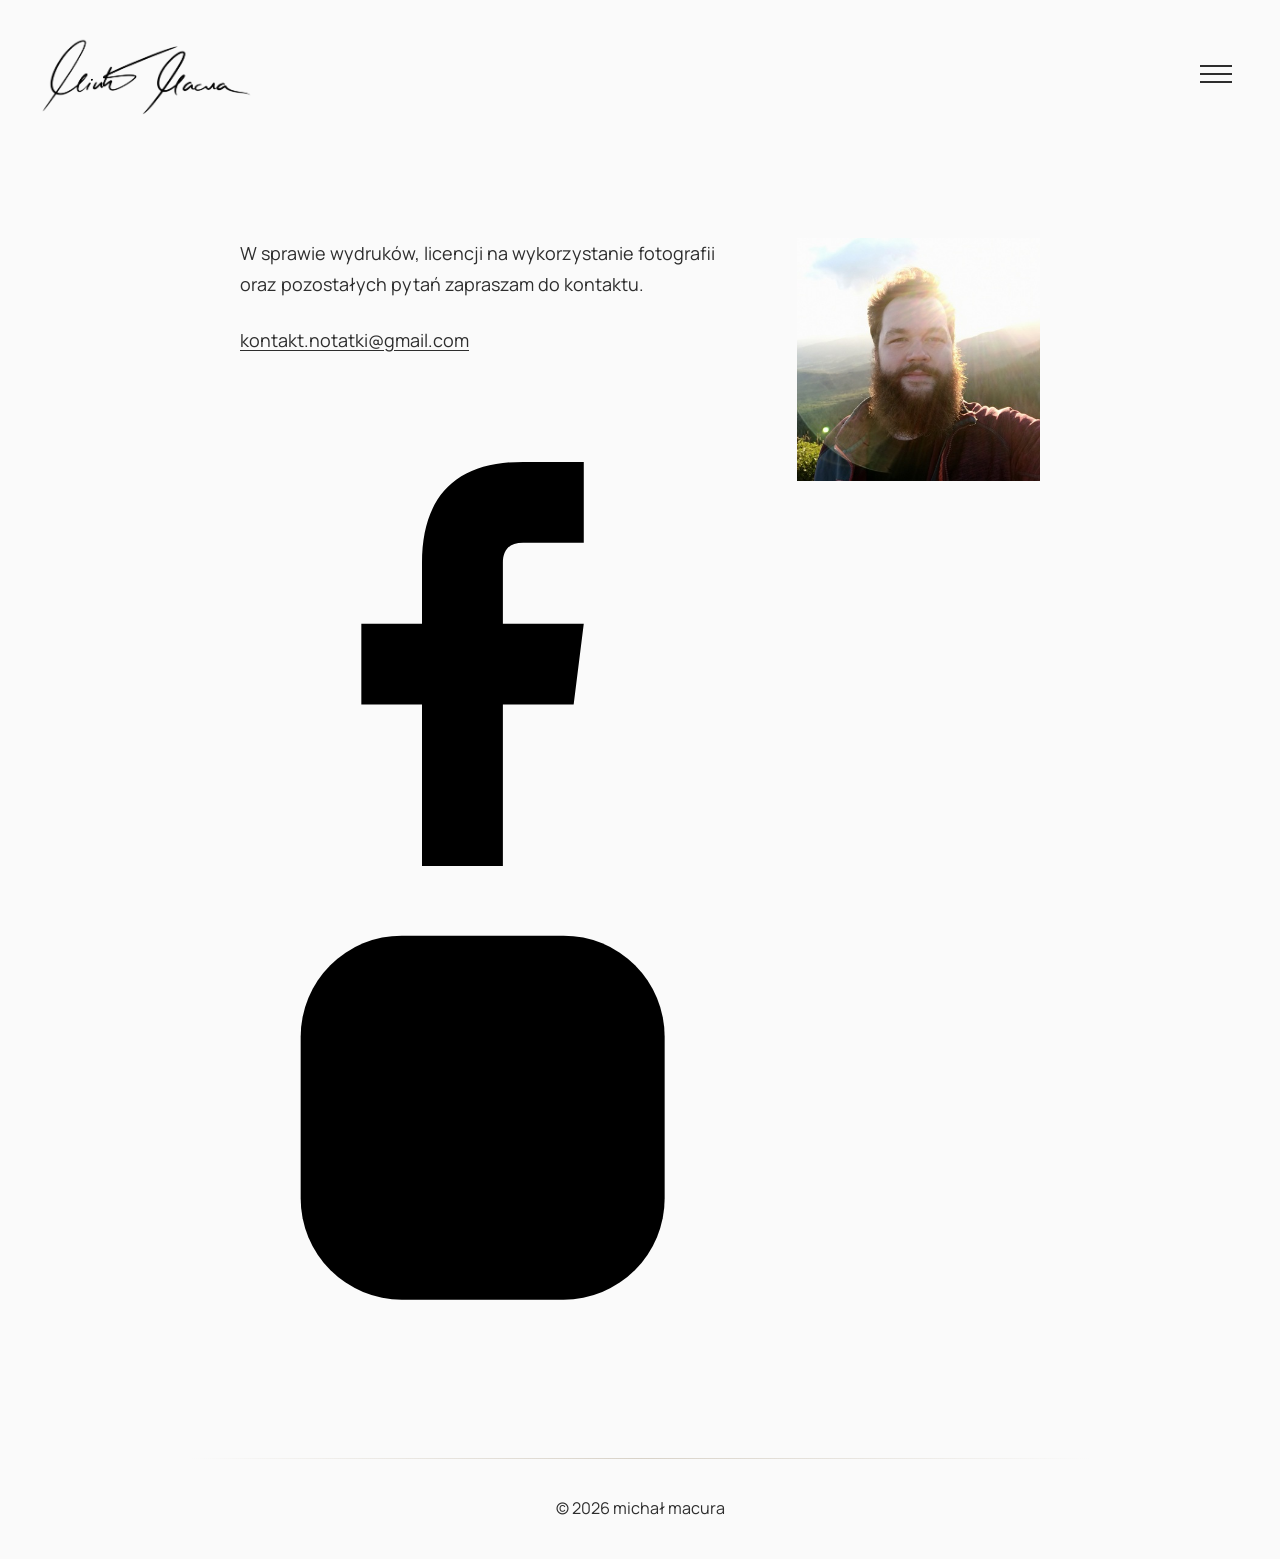
==== commit e7bc0dc6: "Update index.html" ====
--- a/kontakt/index.html
+++ b/kontakt/index.html
@@ -104,14 +104,29 @@
 
 
 
-				<p>
-					Facebook:
-						<a href="https://www.facebook.com/fotografiamichalmacura"
-						target="_blank"
-						rel="noopener noreferrer">
-						fotografiamichalmacura
-        </a>
-				</p>
+<div class="social-links">
+
+    <a href="https://www.facebook.com/fotografiamichalmacura"
+       target="_blank"
+       rel="noopener noreferrer"
+       aria-label="Facebook">
+        <svg viewBox="0 0 24 24" aria-hidden="true">
+            <path d="M14 8h3V4h-3c-3.31 0-5 1.69-5 5v3H6v4h3v8h4v-8h3.5l.5-4H13V9c0-.67.33-1 1-1z"/>
+        </svg>
+    </a>
+
+    <a href="https://www.instagram.com/notatkizterenu/"
+       target="_blank"
+       rel="noopener noreferrer"
+       aria-label="Instagram">
+        <svg viewBox="0 0 24 24" aria-hidden="true">
+            <rect x="3" y="3" width="18" height="18" rx="5"/>
+            <circle cx="12" cy="12" r="4"/>
+            <circle cx="17.5" cy="6.5" r="1"/>
+        </svg>
+    </a>
+
+</div>
 
             </div>
 
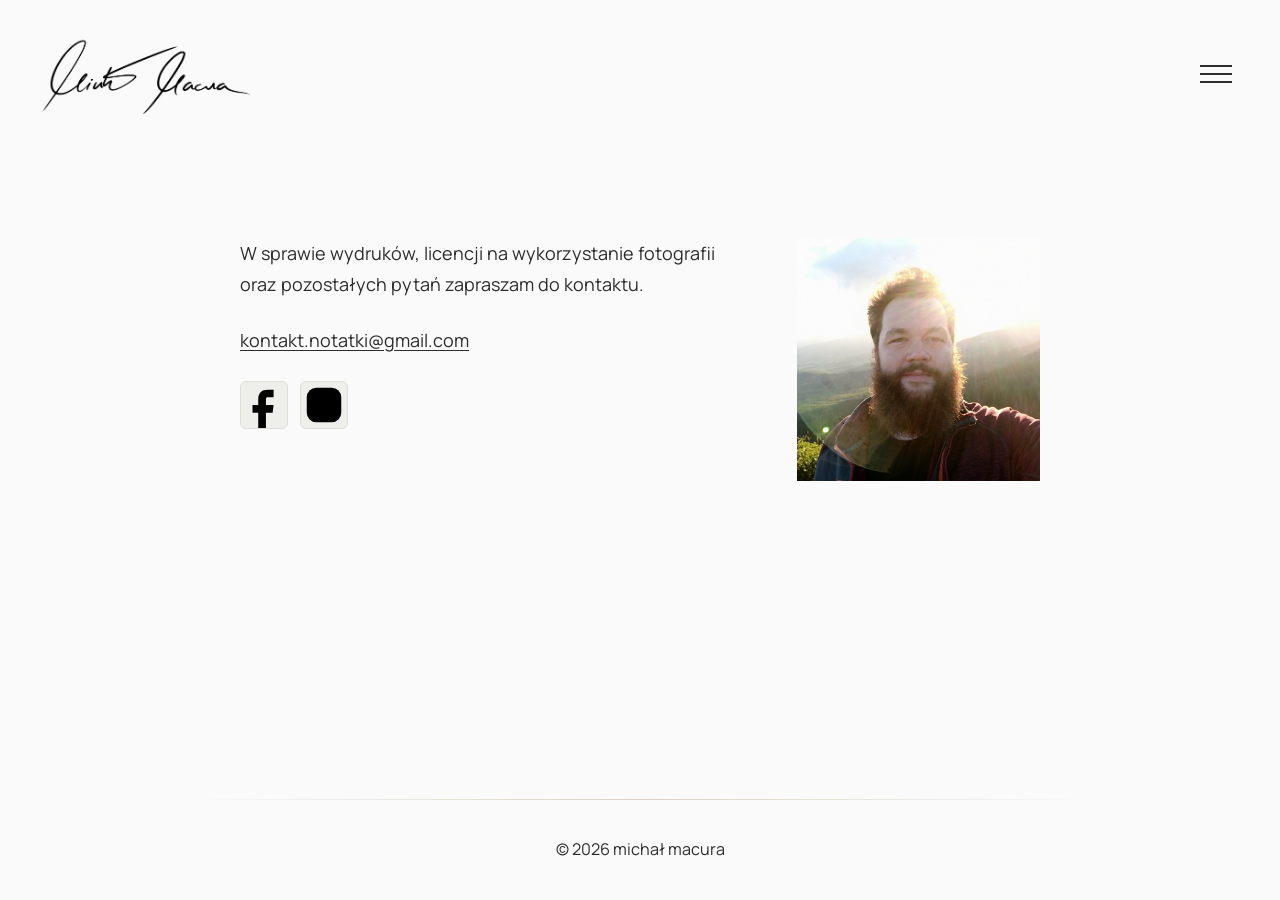
==== commit 81e30ddd: "Update index.html" ====
--- a/kontakt/index.html
+++ b/kontakt/index.html
@@ -143,6 +143,15 @@
 
         </section>
 
+<section class="newsletter-section">
+
+    <script async data-uid="bf873e7795"
+        src="https://notatki-z-terenu-michal-macura.kit.com/bf873e7795/index.js">
+    </script>
+
+</section>
+
+        
     </main>
 
 
--- a/assets/css/style.css
+++ b/assets/css/style.css
@@ -1029,3 +1029,25 @@
 .journal-follow a:hover {
     opacity: 0.55;
 }
+
+/* Kafelki social media */
+
+.social-links {
+    display: flex;
+    gap: 12px;
+    margin-top: 20px;
+}
+
+.social-links a {
+    width: 48px;
+    height: 48px;
+    display: flex;
+    align-items: center;
+    justify-content: center;
+
+    background-color: #eeeeeb;
+    border: 1px solid #deded9;
+    border-radius: 6px;
+
+    color: #555;
+    text-decoration: none;
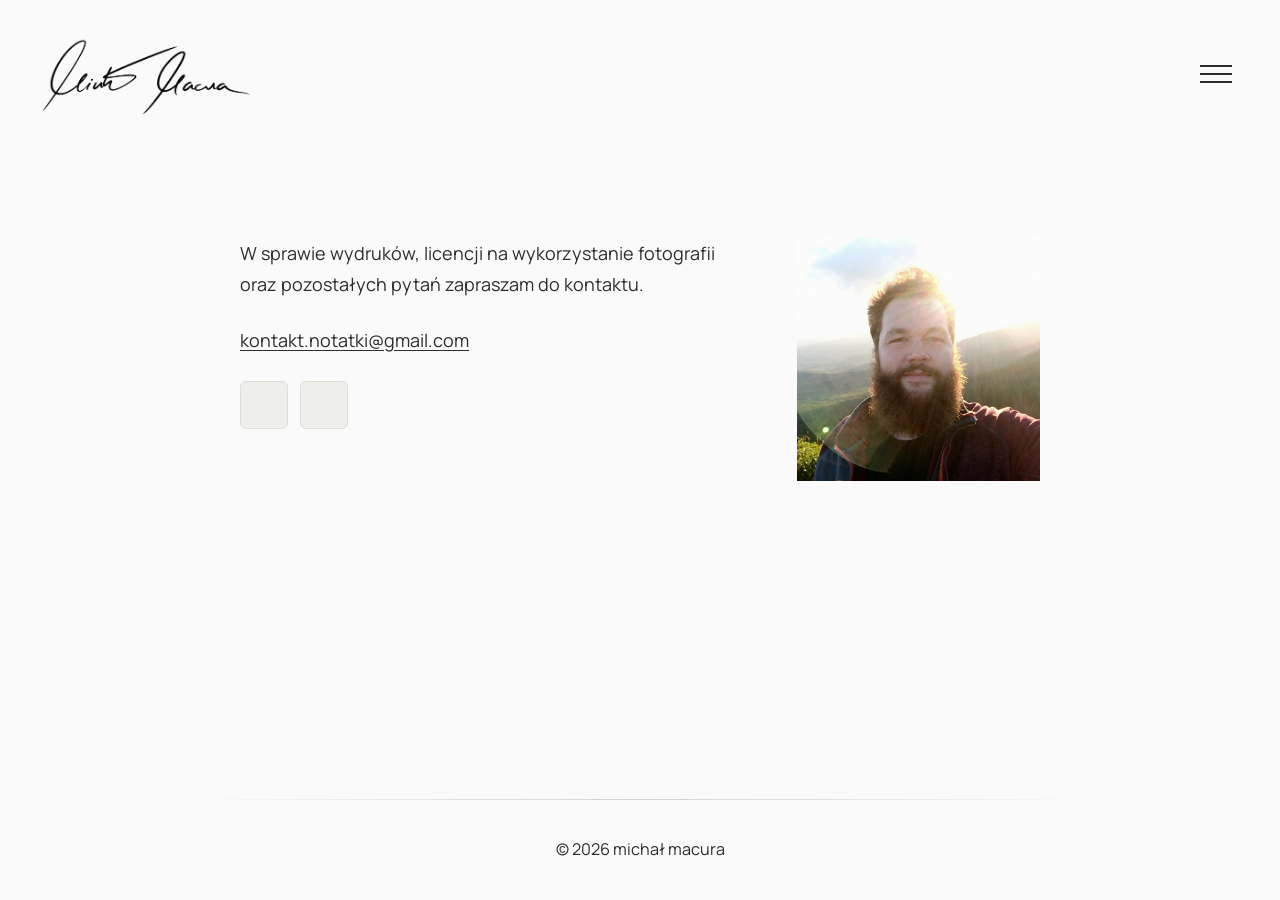
==== commit 0f0e6b8e: "Update index.html" ====
--- a/kontakt/index.html
+++ b/kontakt/index.html
@@ -110,20 +110,14 @@
        target="_blank"
        rel="noopener noreferrer"
        aria-label="Facebook">
-        <svg viewBox="0 0 24 24" aria-hidden="true">
-            <path d="M14 8h3V4h-3c-3.31 0-5 1.69-5 5v3H6v4h3v8h4v-8h3.5l.5-4H13V9c0-.67.33-1 1-1z"/>
-        </svg>
+        <img src="facebook.png" alt="">
     </a>
 
     <a href="https://www.instagram.com/notatkizterenu/"
        target="_blank"
        rel="noopener noreferrer"
        aria-label="Instagram">
-        <svg viewBox="0 0 24 24" aria-hidden="true">
-            <rect x="3" y="3" width="18" height="18" rx="5"/>
-            <circle cx="12" cy="12" r="4"/>
-            <circle cx="17.5" cy="6.5" r="1"/>
-        </svg>
+        <img src="instagram.png" alt="">
     </a>
 
 </div>
--- a/assets/css/style.css
+++ b/assets/css/style.css
@@ -1051,3 +1051,30 @@
 
     color: #555;
     text-decoration: none;
+
+    transition: background-color 0.2s ease;
+}
+
+.social-links a:hover {
+    background-color: #dcdcd7;
+}
+
+/* Rozmiar ikon */
+
+.social-links a svg {
+    width: 24px !important;
+    height: 24px !important;
+    max-width: 24px !important;
+    max-height: 24px !important;
+    display: block;
+}
+
+.social-links a:first-child svg {
+    fill: currentColor;
+}
+
+.social-links a:nth-child(2) svg {
+    fill: none;
+    stroke: currentColor;
+    stroke-width: 1.8;
+}
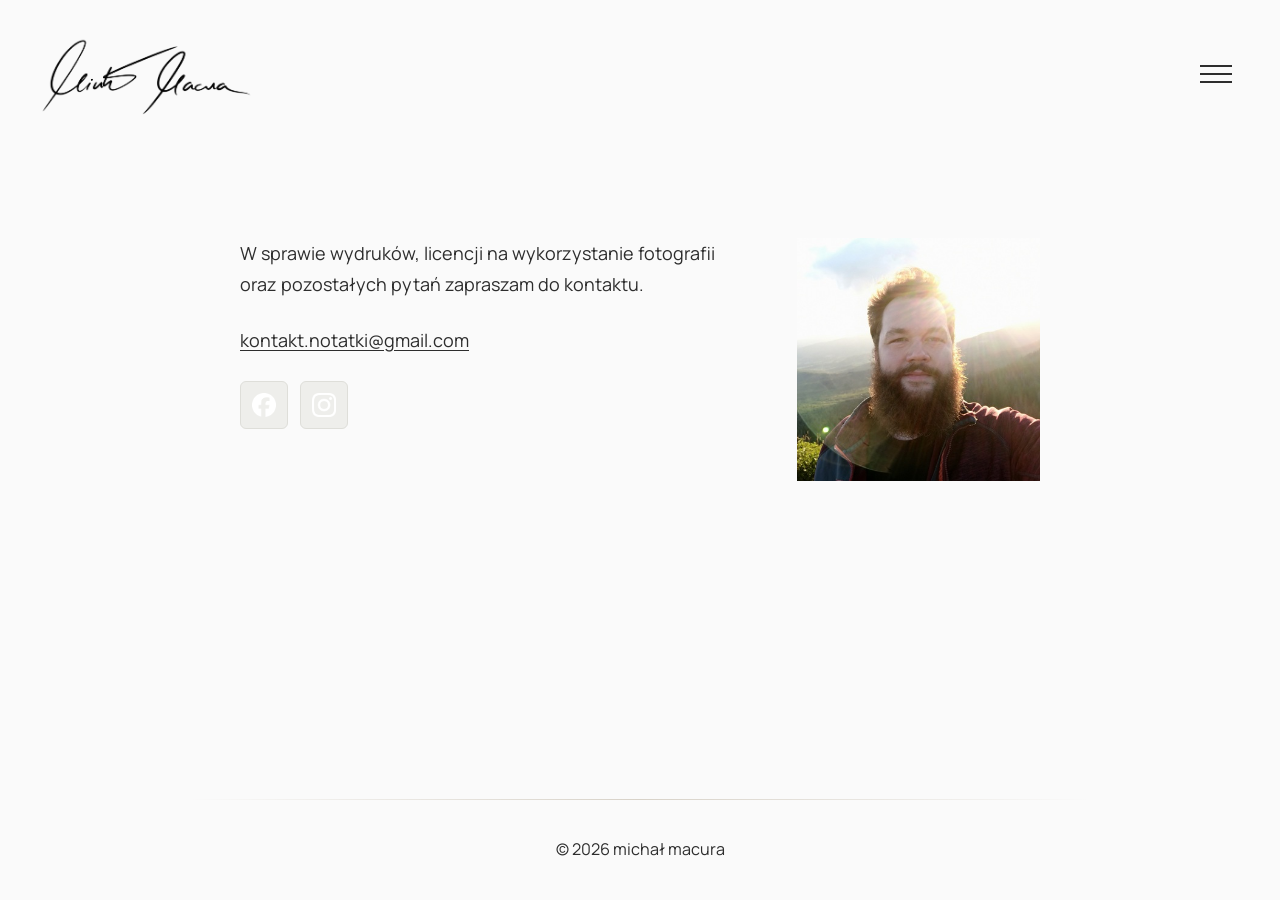
==== commit ff2b7935: "Update index.html" ====
--- a/kontakt/index.html
+++ b/kontakt/index.html
@@ -106,7 +106,7 @@
 
 <div class="social-links">
 
-    <a href="https://www.facebook.com/fotografiamichalmacura"
+    <a href="https://www.facebook.com/notatkizterenu"
        target="_blank"
        rel="noopener noreferrer"
        aria-label="Facebook">
--- a/assets/css/style.css
+++ b/assets/css/style.css
@@ -1061,20 +1061,17 @@
 
 /* Rozmiar ikon */
 
-.social-links a svg {
+.social-links a img {
     width: 24px !important;
     height: 24px !important;
     max-width: 24px !important;
     max-height: 24px !important;
-    display: block;
-}
-
-.social-links a:first-child svg {
-    fill: currentColor;
-}
-
-.social-links a:nth-child(2) svg {
-    fill: none;
-    stroke: currentColor;
-    stroke-width: 1.8;
-}
+    object-fit: contain;
+    display: block;
+}
+
+.newsletter-section {
+    margin-top: 40px;
+    display: flex;
+    justify-content: center;
+}
